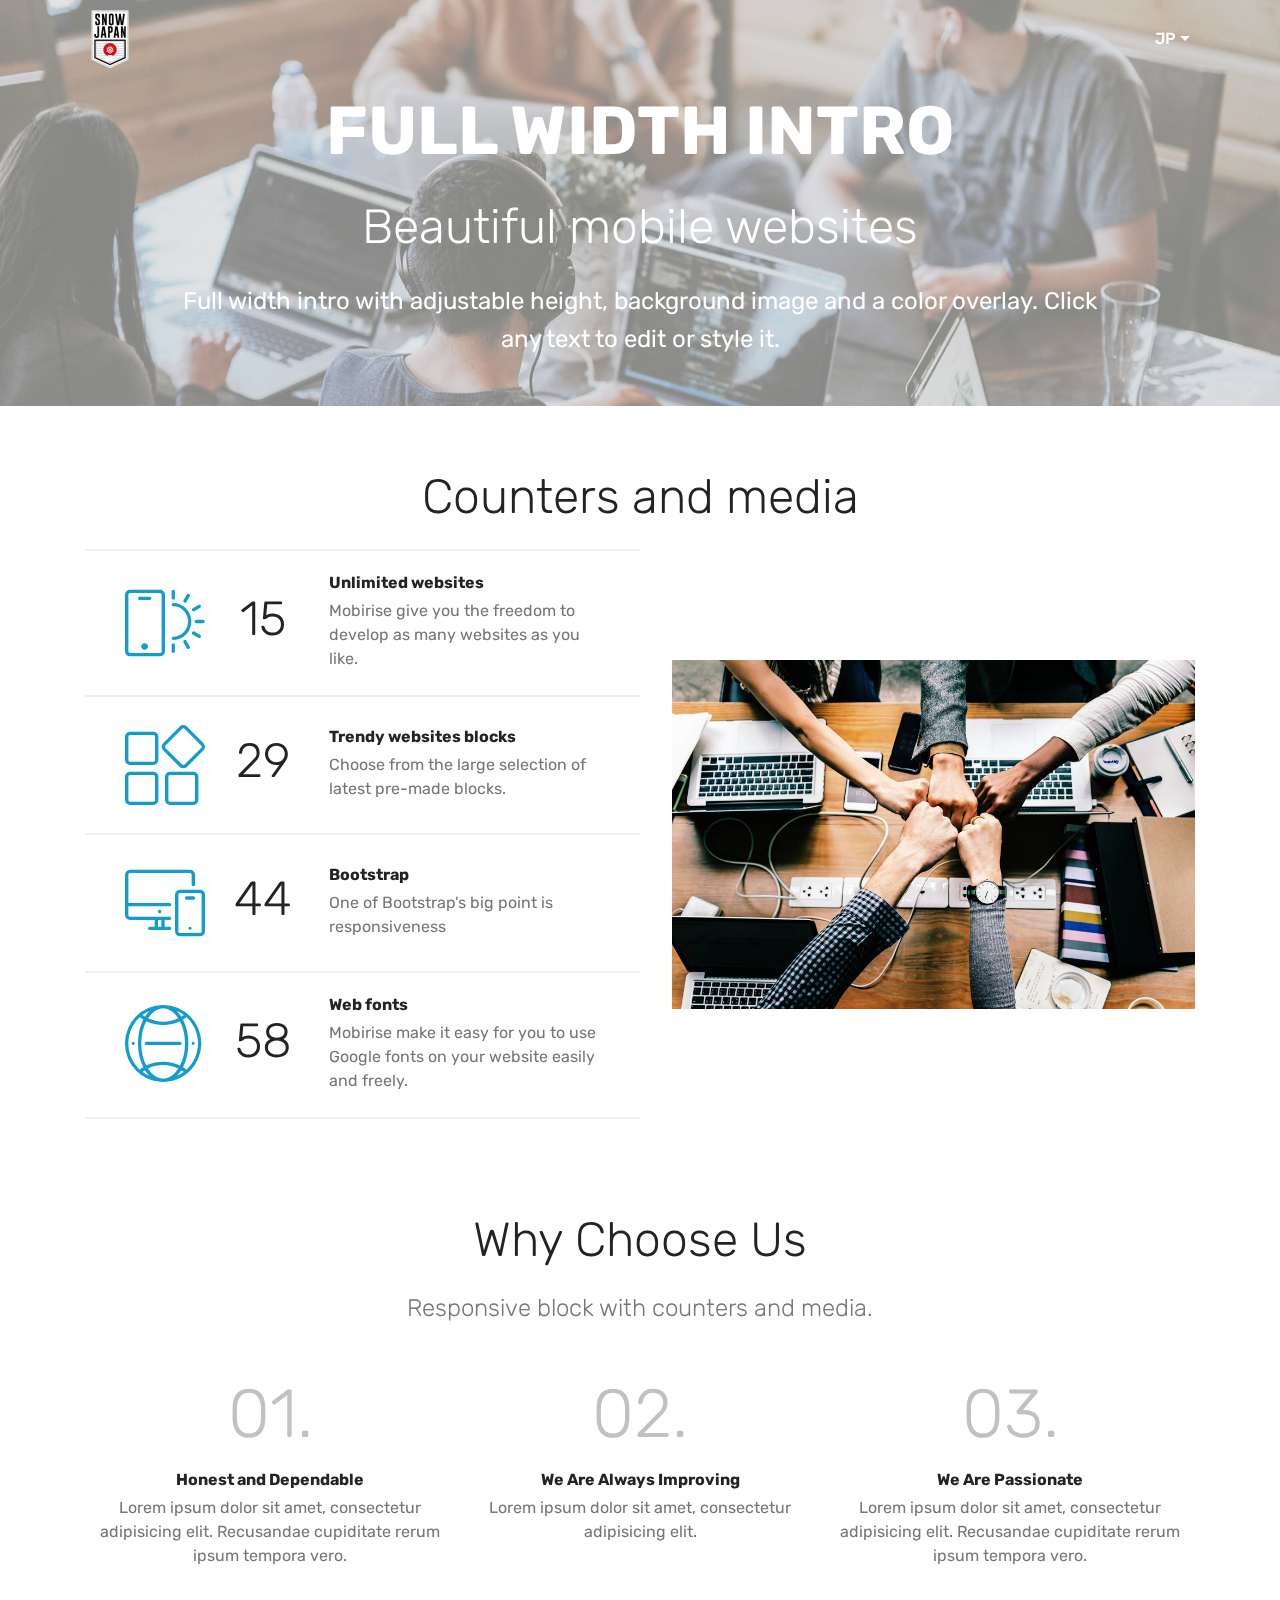
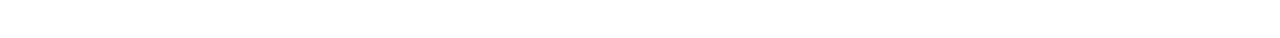
==== page1.html @ 6d528a13 "create github pages" ====
<!DOCTYPE html>
<html  >
<head>
  <!-- Site made with Mobirise Website Builder v4.12.3, https://mobirise.com -->
  <meta charset="UTF-8">
  <meta http-equiv="X-UA-Compatible" content="IE=edge">
  <meta name="generator" content="Mobirise v4.12.3, mobirise.com">
  <meta name="viewport" content="width=device-width, initial-scale=1, minimum-scale=1">
  <link rel="shortcut icon" href="assets/images/logo300-122x122.png" type="image/x-icon">
  <meta name="description" content="Web Site Generator Description">
  
  
  <title>Page 1</title>
  <link rel="stylesheet" href="assets/web/assets/mobirise-icons/mobirise-icons.css">
  <link rel="stylesheet" href="assets/bootstrap/css/bootstrap.min.css">
  <link rel="stylesheet" href="assets/bootstrap/css/bootstrap-grid.min.css">
  <link rel="stylesheet" href="assets/bootstrap/css/bootstrap-reboot.min.css">
  <link rel="stylesheet" href="assets/tether/tether.min.css">
  <link rel="stylesheet" href="assets/dropdown/css/style.css">
  <link rel="stylesheet" href="assets/theme/css/style.css">
  <link rel="preload" as="style" href="assets/mobirise/css/mbr-additional.css"><link rel="stylesheet" href="assets/mobirise/css/mbr-additional.css" type="text/css">
  
  
  
</head>
<body>
  <section class="menu cid-qTkzRZLJNu" once="menu" id="menu1-h">

    

    <nav class="navbar navbar-expand beta-menu navbar-dropdown align-items-center navbar-fixed-top navbar-toggleable-sm bg-color transparent">
        <button class="navbar-toggler navbar-toggler-right" type="button" data-toggle="collapse" data-target="#navbarSupportedContent" aria-controls="navbarSupportedContent" aria-expanded="false" aria-label="Toggle navigation">
            <div class="hamburger">
                <span></span>
                <span></span>
                <span></span>
                <span></span>
            </div>
        </button>
        <div class="menu-logo">
            <div class="navbar-brand">
                <span class="navbar-logo">
                    <a href="https://mljbando.github.io/saj/" target="_blank">
                         <img src="assets/images/logo300-122x122.png" alt="Mobirise" title="" style="height: 3.8rem;">
                    </a>
                </span>
                
            </div>
        </div>
        <div class="collapse navbar-collapse" id="navbarSupportedContent">
            <ul class="navbar-nav nav-dropdown nav-right" data-app-modern-menu="true"><li class="nav-item dropdown">
                    <a class="nav-link link text-white dropdown-toggle display-4" href="https://mljbando.github.io/saj/" data-toggle="dropdown-submenu" aria-expanded="false">
                        
                        JP</a><div class="dropdown-menu"><a class="text-white dropdown-item display-4" href="https://mljbando.github.io/saj/" target="_blank">EN<br></a><a class="text-white dropdown-item display-4" href="https://mljbando.github.io/saj/" aria-expanded="false" target="_blank">zh-CN</a><a class="text-white dropdown-item display-4" href="https://mljbando.github.io/saj/" aria-expanded="false" target="_blank">zh-TW</a><a class="text-white dropdown-item display-4" href="https://mljbando.github.io/saj/" aria-expanded="false" target="_blank">KO</a></div>
                </li></ul>
            
        </div>
    </nav>
</section>

<section class="engine"><a href="https://mobirise.info/w">free html5 templates</a></section><section class="header1 cid-rY6I6SH0Bd mbr-parallax-background" id="header1-j">

    

    <div class="mbr-overlay" style="opacity: 0.5; background-color: rgb(255, 255, 255);">
    </div>

    <div class="container">
        <div class="row justify-content-md-center">
            <div class="mbr-white col-md-10">
                <h1 class="mbr-section-title align-center mbr-bold pb-3 mbr-fonts-style display-1">
                    FULL WIDTH INTRO
                </h1>
                <h3 class="mbr-section-subtitle align-center mbr-light pb-3 mbr-fonts-style display-2">
                    Beautiful mobile websites
                </h3>
                <p class="mbr-text align-center pb-3 mbr-fonts-style display-5">
                    Full width intro with adjustable height, background image and a color overlay. Click any text to edit or style it.
                </p>
                
            </div>
        </div>
    </div>

</section>

<section class="counters3 counters cid-rY6IcVPUwc" id="counters3-k">

    

    

    <div class="container pt-4 mt-2">
        <h2 class="mbr-section-title pb-3 align-center mbr-fonts-style display-2">
                    Counters and media
        </h2>
        
        <div class="media-container-row">
            <div class="media-block m-auto" style="width: 50%;">
                <div class="mbr-figure">
                    <img src="assets/images/background6.jpg">
                </div>
            </div>
            <div class="cards-block">
                <div class="cards-container">
                    <div class="card px-3 align-left col-12">
                        <div class="panel-item p-4 d-flex align-items-center">
                            <div class="card-img pr-3 d-flex align-items-center align-left">
                                <span class="mbri-mobirise mbr-iconfont pr-2"></span>
                                <h3 class="count py-3 mbr-fonts-style display-2">
                                    100
                                </h3>
                            </div>
                            <div class="card-text">
                                <h4 class="mbr-content-title mbr-bold mbr-fonts-style display-7">
                                    Unlimited websites
                                </h4>
                                <p class="mbr-content-text mbr-fonts-style display-7">
                                    Mobirise give you the freedom to develop as many websites as you like.
                                </p>
                            </div>
                        </div>
                    </div>
                    <div class="card px-3 align-left col-12">
                        <div class="panel-item p-4 d-flex align-items-center">
                            <div class="card-img pr-3 d-flex align-items-center align-left">
                                <span class="mbri-extension mbr-iconfont pr-2"></span>
                                <h3 class="count py-3 mbr-fonts-style display-2">
                                    200
                                </h3>
                            </div>
                            <div class="card-text">
                                <h4 class="mbr-content-title mbr-bold mbr-fonts-style display-7">
                                    Trendy websites blocks
                                </h4>
                                <p class="mbr-content-text mbr-fonts-style display-7">
                                    Choose from the large selection of latest pre-made blocks.
                                </p>
                            </div>
                        </div>
                    </div>
                    <div class="card px-3 align-left col-12">
                        <div class="panel-item p-4 d-flex align-items-center">
                            <div class="card-img pr-3 d-flex align-items-center align-left">
                                <span class="mbri-responsive mbr-iconfont pr-2"></span>
                                <h3 class="count py-3 mbr-fonts-style display-2">
                                    300
                                </h3>
                            </div>
                            <div class="card-text">
                                <h4 class="mbr-content-title mbr-bold mbr-fonts-style display-7">
                                    Bootstrap
                                </h4>
                                <p class="mbr-content-text mbr-fonts-style display-7">
                                        One of Bootstrap's big point is responsiveness 
                                </p>
                            </div>
                        </div>
                    </div>
                    <div class="card px-3 align-left col-12">
                        <div class="panel-item p-4 d-flex align-items-center">
                            <div class="card-img pr-3 d-flex align-items-center align-left">
                                <span class="mbri-globe-2 mbr-iconfont pr-2"></span>
                                <h3 class="count py-3 mbr-fonts-style display-2">
                                    400
                                </h3>
                            </div>
                            <div class="card-texts">
                                <h4 class="mbr-content-title mbr-bold mbr-fonts-style display-7">
                                    Web fonts
                                </h4>
                                <p class="mbr-content-text mbr-fonts-style display-7">
                                        Mobirise make it easy for you to use Google fonts on your website easily and freely.
                                </p>
                            </div>
                        </div>
                    </div>
                </div>
            </div>
        </div>
    </div>
</section>

<section class="counters6 counters cid-rY6IeFrBn9" id="counters6-l">

    

    

    <div class="container pt-4 mt-2">
        <h2 class="mbr-section-title pb-3 align-center mbr-fonts-style display-2">Why Choose Us</h2>
        <h3 class="mbr-section-subtitle pb-5 align-center mbr-fonts-style display-5">
            Responsive block with counters and media. 
        </h3>
        <div>
                <div class="cards-container">
                    <div class="card col-12 col-md-6 col-lg-4 pb-md-4">
                        <div class="panel-item align-center">
                            <div class="card-img pb-3">
                                <h3 class="img-text mbr-fonts-style display-1">01.</h3>
                            </div>
                            <div class="card-text">
                                <h4 class="mbr-content-title mbr-bold mbr-fonts-style display-7">Honest and Dependable</h4>
                                <p class="mbr-content-text mbr-fonts-style display-7">
                                    Lorem ipsum dolor sit amet, consectetur adipisicing elit. Recusandae cupiditate rerum ipsum tempora vero.</p>
                            </div>
                        </div>
                    </div>
                    <div class="card col-12 col-md-6 col-lg-4 pb-md-4">
                        <div class="panel-item align-center">
                            <div class="card-img pb-3">
                                <h3 class="img-text mbr-fonts-style display-1">02.</h3>
                            </div>
                            <div class="card-text">
                                <h4 class="mbr-content-title mbr-bold mbr-fonts-style display-7">We Are Always Improving</h4>
                                <p class="mbr-content-text mbr-fonts-style display-7">
                                    Lorem ipsum dolor sit amet, consectetur adipisicing elit.
                                </p>
                            </div>
                        </div>
                    </div>
                    <div class="card col-12 col-md-6 col-lg-4 last-child">
                        <div class="panel-item align-center">
                            <div class="card-img pb-3">
                                <h3 class="img-text mbr-fonts-style display-1">03.</h3>
                            </div>
                            <div class="card-text">
                                <h4 class="mbr-content-title mbr-bold mbr-fonts-style display-7">We Are Passionate</h4>
                                <p class="mbr-content-text mbr-fonts-style display-7">
                                        Lorem ipsum dolor sit amet, consectetur adipisicing elit. Recusandae cupiditate rerum ipsum tempora vero.</p>
                            </div>
                        </div>
                    </div>
                    
                </div>
            </div>
    </div>
</section>


  <script src="assets/web/assets/jquery/jquery.min.js"></script>
  <script src="assets/popper/popper.min.js"></script>
  <script src="assets/bootstrap/js/bootstrap.min.js"></script>
  <script src="assets/tether/tether.min.js"></script>
  <script src="assets/dropdown/js/nav-dropdown.js"></script>
  <script src="assets/dropdown/js/navbar-dropdown.js"></script>
  <script src="assets/touchswipe/jquery.touch-swipe.min.js"></script>
  <script src="assets/parallax/jarallax.min.js"></script>
  <script src="assets/viewportchecker/jquery.viewportchecker.js"></script>
  <script src="assets/smoothscroll/smooth-scroll.js"></script>
  <script src="assets/theme/js/script.js"></script>
  
  
</body>
</html>
---- assets/web/assets/mobirise-icons/mobirise-icons.css ----
@font-face {
  font-family: 'MobiriseIcons';
  src:  url('mobirise-icons.eot?spat4u');
  src:  url('mobirise-icons.eot?spat4u#iefix') format('embedded-opentype'),
    url('mobirise-icons.ttf?spat4u') format('truetype'),
    url('mobirise-icons.woff?spat4u') format('woff'),
    url('mobirise-icons.svg?spat4u#MobiriseIcons') format('svg');
  font-weight: normal;
  font-style: normal;
  font-display: swap;
}

[class^="mbri-"], [class*=" mbri-"] {
  /* use !important to prevent issues with browser extensions that change fonts */
  font-family: MobiriseIcons !important;
  speak: none;
  font-style: normal;
  font-weight: normal;
  font-variant: normal;
  text-transform: none;
  line-height: 1;

  /* Better Font Rendering =========== */
  -webkit-font-smoothing: antialiased;
  -moz-osx-font-smoothing: grayscale;
}

.mbri-add-submenu:before {
  content: "\e900";
}
.mbri-alert:before {
  content: "\e901";
}
.mbri-align-center:before {
  content: "\e902";
}
.mbri-align-justify:before {
  content: "\e903";
}
.mbri-align-left:before {
  content: "\e904";
}
.mbri-align-right:before {
  content: "\e905";
}
.mbri-android:before {
  content: "\e906";
}
.mbri-apple:before {
  content: "\e907";
}
.mbri-arrow-down:before {
  content: "\e908";
}
.mbri-arrow-next:before {
  content: "\e909";
}
.mbri-arrow-prev:before {
  content: "\e90a";
}
.mbri-arrow-up:before {
  content: "\e90b";
}
.mbri-bold:before {
  content: "\e90c";
}
.mbri-bookmark:before {
  content: "\e90d";
}
.mbri-bootstrap:before {
  content: "\e90e";
}
.mbri-briefcase:before {
  content: "\e90f";
}
.mbri-browse:before {
  content: "\e910";
}
.mbri-bulleted-list:before {
  content: "\e911";
}
.mbri-calendar:before {
  content: "\e912";
}
.mbri-camera:before {
  content: "\e913";
}
.mbri-cart-add:before {
  content: "\e914";
}
.mbri-cart-full:before {
  content: "\e915";
}
.mbri-cash:before {
  content: "\e916";
}
.mbri-change-style:before {
  content: "\e917";
}
.mbri-chat:before {
  content: "\e918";
}
.mbri-clock:before {
  content: "\e919";
}
.mbri-close:before {
  content: "\e91a";
}
.mbri-cloud:before {
  content: "\e91b";
}
.mbri-code:before {
  content: "\e91c";
}
.mbri-contact-form:before {
  content: "\e91d";
}
.mbri-credit-card:before {
  content: "\e91e";
}
.mbri-cursor-click:before {
  content: "\e91f";
}
.mbri-cust-feedback:before {
  content: "\e920";
}
.mbri-database:before {
  content: "\e921";
}
.mbri-delivery:before {
  content: "\e922";
}
.mbri-desktop:before {
  content: "\e923";
}
.mbri-devices:before {
  content: "\e924";
}
.mbri-down:before {
  content: "\e925";
}
.mbri-download:before {
  content: "\e989";
}
.mbri-drag-n-drop:before {
  content: "\e927";
}
.mbri-drag-n-drop2:before {
  content: "\e928";
}
.mbri-edit:before {
  content: "\e929";
}
.mbri-edit2:before {
  content: "\e92a";
}
.mbri-error:before {
  content: "\e92b";
}
.mbri-extension:before {
  content: "\e92c";
}
.mbri-features:before {
  content: "\e92d";
}
.mbri-file:before {
  content: "\e92e";
}
.mbri-flag:before {
  content: "\e92f";
}
.mbri-folder:before {
  content: "\e930";
}
.mbri-gift:before {
  content: "\e931";
}
.mbri-github:before {
  content: "\e932";
}
.mbri-globe:before {
  content: "\e933";
}
.mbri-globe-2:before {
  content: "\e934";
}
.mbri-growing-chart:before {
  content: "\e935";
}
.mbri-hearth:before {
  content: "\e936";
}
.mbri-help:before {
  content: "\e937";
}
.mbri-home:before {
  content: "\e938";
}
.mbri-hot-cup:before {
  content: "\e939";
}
.mbri-idea:before {
  content: "\e93a";
}
.mbri-image-gallery:before {
  content: "\e93b";
}
.mbri-image-slider:before {
  content: "\e93c";
}
.mbri-info:before {
  content: "\e93d";
}
.mbri-italic:before {
  content: "\e93e";
}
.mbri-key:before {
  content: "\e93f";
}
.mbri-laptop:before {
  content: "\e940";
}
.mbri-layers:before {
  content: "\e941";
}
.mbri-left-right:before {
  content: "\e942";
}
.mbri-left:before {
  content: "\e943";
}
.mbri-letter:before {
  content: "\e944";
}
.mbri-like:before {
  content: "\e945";
}
.mbri-link:before {
  content: "\e946";
}
.mbri-lock:before {
  content: "\e947";
}
.mbri-login:before {
  content: "\e948";
}
.mbri-logout:before {
  content: "\e949";
}
.mbri-magic-stick:before {
  content: "\e94a";
}
.mbri-map-pin:before {
  content: "\e94b";
}
.mbri-menu:before {
  content: "\e94c";
}
.mbri-mobile:before {
  content: "\e94d";
}
.mbri-mobile2:before {
  content: "\e94e";
}
.mbri-mobirise:before {
  content: "\e94f";
}
.mbri-more-horizontal:before {
  content: "\e950";
}
.mbri-more-vertical:before {
  content: "\e951";
}
.mbri-music:before {
  content: "\e952";
}
.mbri-new-file:before {
  content: "\e953";
}
.mbri-numbered-list:before {
  content: "\e954";
}
.mbri-opened-folder:before {
  content: "\e955";
}
.mbri-pages:before {
  content: "\e956";
}
.mbri-paper-plane:before {
  content: "\e957";
}
.mbri-paperclip:before {
  content: "\e958";
}
.mbri-photo:before {
  content: "\e959";
}
.mbri-photos:before {
  content: "\e95a";
}
.mbri-pin:before {
  content: "\e95b";
}
.mbri-play:before {
  content: "\e95c";
}
.mbri-plus:before {
  content: "\e95d";
}
.mbri-preview:before {
  content: "\e95e";
}
.mbri-print:before {
  content: "\e95f";
}
.mbri-protect:before {
  content: "\e960";
}
.mbri-question:before {
  content: "\e961";
}
.mbri-quote-left:before {
  content: "\e962";
}
.mbri-quote-right:before {
  content: "\e963";
}
.mbri-refresh:before {
  content: "\e964";
}
.mbri-responsive:before {
  content: "\e965";
}
.mbri-right:before {
  content: "\e966";
}
.mbri-rocket:before {
  content: "\e967";
}
.mbri-sad-face:before {
  content: "\e968";
}
.mbri-sale:before {
  content: "\e969";
}
.mbri-save:before {
  content: "\e96a";
}
.mbri-search:before {
  content: "\e96b";
}
.mbri-setting:before {
  content: "\e96c";
}
.mbri-setting2:before {
  content: "\e96d";
}
.mbri-setting3:before {
  content: "\e96e";
}
.mbri-share:before {
  content: "\e96f";
}
.mbri-shopping-bag:before {
  content: "\e970";
}
.mbri-shopping-basket:before {
  content: "\e971";
}
.mbri-shopping-cart:before {
  content: "\e972";
}
.mbri-sites:before {
  content: "\e973";
}
.mbri-smile-face:before {
  content: "\e974";
}
.mbri-speed:before {
  content: "\e975";
}
.mbri-star:before {
  content: "\e976";
}
.mbri-success:before {
  content: "\e977";
}
.mbri-sun:before {
  content: "\e978";
}
.mbri-sun2:before {
  content: "\e979";
}
.mbri-tablet:before {
  content: "\e97a";
}
.mbri-tablet-vertical:before {
  content: "\e97b";
}
.mbri-target:before {
  content: "\e97c";
}
.mbri-timer:before {
  content: "\e97d";
}
.mbri-to-ftp:before {
  content: "\e97e";
}
.mbri-to-local-drive:before {
  content: "\e97f";
}
.mbri-touch-swipe:before {
  content: "\e980";
}
.mbri-touch:before {
  content: "\e981";
}
.mbri-trash:before {
  content: "\e982";
}
.mbri-underline:before {
  content: "\e983";
}
.mbri-unlink:before {
  content: "\e984";
}
.mbri-unlock:before {
  content: "\e985";
}
.mbri-up-down:before {
  content: "\e986";
}
.mbri-up:before {
  content: "\e987";
}
.mbri-update:before {
  content: "\e988";
}
.mbri-upload:before {
 content: "\e926"; 
}
.mbri-user:before {
  content: "\e98a";
}
.mbri-user2:before {
  content: "\e98b";
}
.mbri-users:before {
  content: "\e98c";
}
.mbri-video:before {
  content: "\e98d";
}
.mbri-video-play:before {
  content: "\e98e";
}
.mbri-watch:before {
  content: "\e98f";
}
.mbri-website-theme:before {
  content: "\e990";
}
.mbri-wifi:before {
  content: "\e991";
}
.mbri-windows:before {
  content: "\e992";
}
.mbri-zoom-out:before {
  content: "\e993";
}
.mbri-redo:before {
  content: "\e994";
}
.mbri-undo:before {
  content: "\e995";
}
---- assets/dropdown/css/style.css ----
.navbar-dropdown {
  left: 0;
  padding: 0;
  position: absolute;
  right: 0;
  top: 0;
  transition: all 0.45s ease;
  z-index: 1030;
  background: #282828; }
  .navbar-dropdown .navbar-logo {
    margin-right: 0.8rem;
    transition: margin 0.3s ease-in-out;
    vertical-align: middle; }
    .navbar-dropdown .navbar-logo img {
      height: 3.125rem;
      transition: all 0.3s ease-in-out; }
    .navbar-dropdown .navbar-logo.mbr-iconfont {
      font-size: 3.125rem;
      line-height: 3.125rem; }
  .navbar-dropdown .navbar-caption {
    font-weight: 700;
    white-space: normal;
    vertical-align: -4px;
    line-height: 3.125rem !important; }
    .navbar-dropdown .navbar-caption, .navbar-dropdown .navbar-caption:hover {
      color: inherit;
      text-decoration: none; }
  .navbar-dropdown .mbr-iconfont + .navbar-caption {
    vertical-align: -1px; }
  .navbar-dropdown.navbar-fixed-top {
    position: fixed; }
  .navbar-dropdown .navbar-brand span {
    vertical-align: -4px; }
  .navbar-dropdown.bg-color.transparent {
    background: none; }
  .navbar-dropdown.navbar-short .navbar-brand {
    padding: 0.625rem 0; }
    .navbar-dropdown.navbar-short .navbar-brand span {
      vertical-align: -1px; }
  .navbar-dropdown.navbar-short .navbar-caption {
    line-height: 2.375rem !important;
    vertical-align: -2px; }
  .navbar-dropdown.navbar-short .navbar-logo {
    margin-right: 0.5rem; }
    .navbar-dropdown.navbar-short .navbar-logo img {
      height: 2.375rem; }
    .navbar-dropdown.navbar-short .navbar-logo.mbr-iconfont {
      font-size: 2.375rem;
      line-height: 2.375rem; }
  .navbar-dropdown.navbar-short .mbr-table-cell {
    height: 3.625rem; }
  .navbar-dropdown .navbar-close {
    left: 0.6875rem;
    position: fixed;
    top: 0.75rem;
    z-index: 1000; }
  .navbar-dropdown .hamburger-icon {
    content: "";
    display: inline-block;
    vertical-align: middle;
    width: 16px;
    -webkit-box-shadow: 0 -6px 0 1px #282828,0 0 0 1px #282828,0 6px 0 1px #282828;
    -moz-box-shadow: 0 -6px 0 1px #282828,0 0 0 1px #282828,0 6px 0 1px #282828;
    box-shadow: 0 -6px 0 1px #282828,0 0 0 1px #282828,0 6px 0 1px #282828; }

.dropdown-menu .dropdown-toggle[data-toggle="dropdown-submenu"]::after {
  border-bottom: 0.35em solid transparent;
  border-left: 0.35em solid;
  border-right: 0;
  border-top: 0.35em solid transparent;
  margin-left: 0.3rem; }

.dropdown-menu .dropdown-item:focus {
  outline: 0; }

.nav-dropdown {
  font-size: 0.75rem;
  font-weight: 500;
  height: auto !important; }
  .nav-dropdown .nav-btn {
    padding-left: 1rem; }
  .nav-dropdown .link {
    margin: .667em 1.667em;
    font-weight: 500;
    padding: 0;
    transition: color .2s ease-in-out; }
    .nav-dropdown .link.dropdown-toggle {
      margin-right: 2.583em; }
      .nav-dropdown .link.dropdown-toggle::after {
        margin-left: .25rem;
        border-top: 0.35em solid;
        border-right: 0.35em solid transparent;
        border-left: 0.35em solid transparent;
        border-bottom: 0; }
      .nav-dropdown .link.dropdown-toggle[aria-expanded="true"] {
        margin: 0;
        padding: 0.667em 3.263em  0.667em 1.667em; }
  .nav-dropdown .link::after,
  .nav-dropdown .dropdown-item::after {
    color: inherit; }
  .nav-dropdown .btn {
    font-size: 0.75rem;
    font-weight: 700;
    letter-spacing: 0;
    margin-bottom: 0;
    padding-left: 1.25rem;
    padding-right: 1.25rem; }
  .nav-dropdown .dropdown-menu {
    border-radius: 0;
    border: 0;
    left: 0;
    margin: 0;
    padding-bottom: 1.25rem;
    padding-top: 1.25rem;
    position: relative; }
  .nav-dropdown .dropdown-submenu {
    margin-left: 0.125rem;
    top: 0; }
  .nav-dropdown .dropdown-item {
    font-weight: 500;
    line-height: 2;
    padding: 0.3846em 4.615em 0.3846em 1.5385em;
    position: relative;
    transition: color .2s ease-in-out, background-color .2s ease-in-out; }
    .nav-dropdown .dropdown-item::after {
      margin-top: -0.3077em;
      position: absolute;
      right: 1.1538em;
      top: 50%; }
    .nav-dropdown .dropdown-item:focus, .nav-dropdown .dropdown-item:hover {
      background: none; }

@media (max-width: 767px) {
  .nav-dropdown.navbar-toggleable-sm {
    bottom: 0;
    display: none;
    left: 0;
    overflow-x: hidden;
    position: fixed;
    top: 0;
    transform: translateX(-100%);
    -ms-transform: translateX(-100%);
    -webkit-transform: translateX(-100%);
    width: 18.75rem;
    z-index: 999; } }
.nav-dropdown.navbar-toggleable-xl {
  bottom: 0;
  display: none;
  left: 0;
  overflow-x: hidden;
  position: fixed;
  top: 0;
  transform: translateX(-100%);
  -ms-transform: translateX(-100%);
  -webkit-transform: translateX(-100%);
  width: 18.75rem;
  z-index: 999; }

.nav-dropdown-sm {
  display: block !important;
  overflow-x: hidden;
  overflow: auto;
  padding-top: 3.875rem; }
  .nav-dropdown-sm::after {
    content: "";
    display: block;
    height: 3rem;
    width: 100%; }
  .nav-dropdown-sm.collapse.in ~ .navbar-close {
    display: block !important; }
  .nav-dropdown-sm.collapsing, .nav-dropdown-sm.collapse.in {
    transform: translateX(0);
    -ms-transform: translateX(0);
    -webkit-transform: translateX(0);
    transition: all 0.25s ease-out;
    -webkit-transition: all 0.25s ease-out;
    background: #282828; }
  .nav-dropdown-sm.collapsing[aria-expanded="false"] {
    transform: translateX(-100%);
    -ms-transform: translateX(-100%);
    -webkit-transform: translateX(-100%); }
  .nav-dropdown-sm .nav-item {
    display: block;
    margin-left: 0 !important;
    padding-left: 0; }
  .nav-dropdown-sm .link,
  .nav-dropdown-sm .dropdown-item {
    border-top: 1px dotted rgba(255, 255, 255, 0.1);
    font-size: 0.8125rem;
    line-height: 1.6;
    margin: 0 !important;
    padding: 0.875rem 2.4rem 0.875rem 1.5625rem !important;
    position: relative;
    white-space: normal; }
    .nav-dropdown-sm .link:focus, .nav-dropdown-sm .link:hover,
    .nav-dropdown-sm .dropdown-item:focus,
    .nav-dropdown-sm .dropdown-item:hover {
      background: rgba(0, 0, 0, 0.2) !important;
      color: #c0a375; }
  .nav-dropdown-sm .nav-btn {
    position: relative;
    padding: 1.5625rem 1.5625rem 0 1.5625rem; }
    .nav-dropdown-sm .nav-btn::before {
      border-top: 1px dotted rgba(255, 255, 255, 0.1);
      content: "";
      left: 0;
      position: absolute;
      top: 0;
      width: 100%; }
    .nav-dropdown-sm .nav-btn + .nav-btn {
      padding-top: 0.625rem; }
      .nav-dropdown-sm .nav-btn + .nav-btn::before {
        display: none; }
  .nav-dropdown-sm .btn {
    padding: 0.625rem 0; }
  .nav-dropdown-sm .dropdown-toggle[data-toggle="dropdown-submenu"]::after {
    margin-left: .25rem;
    border-top: 0.35em solid;
    border-right: 0.35em solid transparent;
    border-left: 0.35em solid transparent;
    border-bottom: 0; }
  .nav-dropdown-sm .dropdown-toggle[data-toggle="dropdown-submenu"][aria-expanded="true"]::after {
    border-top: 0;
    border-right: 0.35em solid transparent;
    border-left: 0.35em solid transparent;
    border-bottom: 0.35em solid; }
  .nav-dropdown-sm .dropdown-menu {
    margin: 0;
    padding: 0;
    position: relative;
    top: 0;
    left: 0;
    width: 100%;
    border: 0;
    float: none;
    border-radius: 0;
    background: none; }
  .nav-dropdown-sm .dropdown-submenu {
    left: 100%;
    margin-left: 0.125rem;
    margin-top: -1.25rem;
    top: 0; }

.navbar-toggleable-sm .nav-dropdown .dropdown-menu {
  position: absolute; }

.navbar-toggleable-sm .nav-dropdown .dropdown-submenu {
  left: 100%;
  margin-left: 0.125rem;
  margin-top: -1.25rem;
  top: 0; }

.navbar-toggleable-sm.opened .nav-dropdown .dropdown-menu {
  position: relative; }

.navbar-toggleable-sm.opened .nav-dropdown .dropdown-submenu {
  left: 0;
  margin-left: 00rem;
  margin-top: 0rem;
  top: 0; }

.is-builder .nav-dropdown.collapsing {
  transition: none !important; }

/*# sourceMappingURL=style.css.map */
---- assets/theme/css/style.css ----
@charset "UTF-8";
/*!
 * Mobirise v4 theme (https://mobirise.com/)
 * Copyright 2017 Mobirise
 */
section {
  background-color: #eeeeee;
}

body {
  font-style: normal;
  line-height: 1.5;
}

section,
.container,
.container-fluid {
  position: relative;
  word-wrap: break-word;
}

a.mbr-iconfont:hover {
  text-decoration: none;
}

.article .lead p,
.article .lead ul,
.article .lead ol,
.article .lead pre,
.article .lead blockquote {
  margin-bottom: 0;
}

ul,
ol,
pre,
blockquote {
  margin-bottom: 2.3125rem;
}

pre {
  background: #f4f4f4;
  padding: 10px 24px;
  white-space: pre-wrap;
}

.inactive {
  -webkit-user-select: none;
  -moz-user-select: none;
  -ms-user-select: none;
  user-select: none;
  pointer-events: none;
  -webkit-user-drag: none;
  user-drag: none;
}

.mbr-section__comments .row {
  justify-content: center;
  -webkit-justify-content: center;
}

a {
  font-style: normal;
  font-weight: 400;
  cursor: pointer;
}
a, a:hover {
  text-decoration: none;
}

figure {
  margin-bottom: 0;
}

body {
  color: #232323;
}

h1,
h2,
h3,
h4,
h5,
h6,
.h1,
.h2,
.h3,
.h4,
.h5,
.h6,
.display-1,
.display-2,
.display-3,
.display-4 {
  line-height: 1;
  word-break: break-word;
  word-wrap: break-word;
}

.mbr-section-title {
  font-style: normal;
  line-height: 1.2;
}

.mbr-section-subtitle {
  line-height: 1.3;
}

.mbr-text {
  font-style: normal;
  line-height: 1.6;
}

b,
strong {
  font-weight: bold;
}

blockquote {
  padding: 10px 0 10px 20px;
  position: relative;
  border-left: 2px solid;
  border-color: #ff3366;
}

input:-webkit-autofill, input:-webkit-autofill:hover, input:-webkit-autofill:focus, input:-webkit-autofill:active {
  transition-delay: 9999s;
  transition-property: background-color, color;
}

textarea[type=hidden] {
  display: none;
}

body {
  position: relative;
}

section {
  background-position: 50% 50%;
  background-repeat: no-repeat;
  background-size: cover;
}
section .mbr-background-video,
section .mbr-background-video-preview {
  position: absolute;
  bottom: 0;
  left: 0;
  right: 0;
  top: 0;
}

.hidden {
  visibility: hidden;
}

.mbr-z-index20 {
  z-index: 20;
}

/*! Base colors */
.mbr-white {
  color: #ffffff;
}

.mbr-black {
  color: #000000;
}

.mbr-bg-white {
  background-color: #ffffff;
}

.mbr-bg-black {
  background-color: #000000;
}

/*! Text-aligns */
.align-left {
  text-align: left;
}

.align-center {
  text-align: center;
}

.align-right {
  text-align: right;
}

@media (max-width: 767px) {
  .align-left,
.align-center,
.align-right,
.mbr-section-btn,
.mbr-section-title {
    text-align: center;
  }
}
/*! Font-weight  */
.mbr-light {
  font-weight: 300;
}

.mbr-regular {
  font-weight: 400;
}

.mbr-semibold {
  font-weight: 500;
}

.mbr-bold {
  font-weight: 700;
}

/*! Media  */
.media-size-item {
  -webkit-flex: 1 1 auto;
  -moz-flex: 1 1 auto;
  -ms-flex: 1 1 auto;
  -o-flex: 1 1 auto;
  flex: 1 1 auto;
}

.media-content {
  -webkit-flex-basis: 100%;
  flex-basis: 100%;
}

.media-container-row {
  display: -ms-flexbox;
  display: -webkit-flex;
  display: flex;
  -webkit-flex-direction: row;
  -ms-flex-direction: row;
  flex-direction: row;
  -webkit-flex-wrap: wrap;
  -ms-flex-wrap: wrap;
  flex-wrap: wrap;
  -webkit-justify-content: center;
  -ms-flex-pack: center;
  justify-content: center;
  -webkit-align-content: center;
  -ms-flex-line-pack: center;
  align-content: center;
  -webkit-align-items: start;
  -ms-flex-align: start;
  align-items: start;
}
.media-container-row .media-size-item {
  width: 400px;
}

.media-container-column {
  display: -ms-flexbox;
  display: -webkit-flex;
  display: flex;
  -webkit-flex-direction: column;
  -ms-flex-direction: column;
  flex-direction: column;
  -webkit-flex-wrap: wrap;
  -ms-flex-wrap: wrap;
  flex-wrap: wrap;
  -webkit-justify-content: center;
  -ms-flex-pack: center;
  justify-content: center;
  -webkit-align-content: center;
  -ms-flex-line-pack: center;
  align-content: center;
  -webkit-align-items: stretch;
  -ms-flex-align: stretch;
  align-items: stretch;
}
.media-container-column > * {
  width: 100%;
}

@media (min-width: 992px) {
  .media-container-row {
    -webkit-flex-wrap: nowrap;
    -ms-flex-wrap: nowrap;
    flex-wrap: nowrap;
  }
}
figure {
  overflow: hidden;
}

figure[mbr-media-size] {
  transition: width 0.1s;
}

.mbr-figure img,
.mbr-figure iframe {
  display: block;
  width: 100%;
}

.card {
  background-color: transparent;
  border: none;
}

.card-box {
  width: 100%;
}

.card-img {
  text-align: center;
  flex-shrink: 0;
  -webkit-flex-shrink: 0;
}

.media {
  max-width: 100%;
  margin: 0 auto;
}

.mbr-figure {
  -ms-flex-item-align: center;
  -ms-grid-row-align: center;
  -webkit-align-self: center;
  align-self: center;
}

.media-container > div {
  max-width: 100%;
}

.mbr-figure img,
.card-img img {
  width: 100%;
}

@media (max-width: 991px) {
  .media-size-item {
    width: auto !important;
  }

  .media {
    width: auto;
  }

  .mbr-figure {
    width: 100% !important;
  }
}
/*! Buttons */
.btn {
  font-weight: 500;
  border-width: 2px;
  font-style: normal;
  letter-spacing: 1px;
  margin: 0.4rem 0.8rem;
  white-space: normal;
  -webkit-transition: all 0.3s ease-in-out;
  -moz-transition: all 0.3s ease-in-out;
  transition: all 0.3s ease-in-out;
  display: inline-flex;
  align-items: center;
  justify-content: center;
  word-break: break-word;
  -webkit-align-items: center;
  -webkit-justify-content: center;
  display: -webkit-inline-flex;
}

.btn-sm {
  font-weight: 500;
  letter-spacing: 1px;
  -webkit-transition: all 0.3s ease-in-out;
  -moz-transition: all 0.3s ease-in-out;
  transition: all 0.3s ease-in-out;
}

.btn-md {
  font-weight: 500;
  letter-spacing: 1px;
  margin: 0.4rem 0.8rem !important;
  -webkit-transition: all 0.3s ease-in-out;
  -moz-transition: all 0.3s ease-in-out;
  transition: all 0.3s ease-in-out;
}

.btn-lg {
  font-weight: 500;
  letter-spacing: 1px;
  margin: 0.4rem 0.8rem !important;
  -webkit-transition: all 0.3s ease-in-out;
  -moz-transition: all 0.3s ease-in-out;
  transition: all 0.3s ease-in-out;
}

.mbr-section-btn {
  margin-left: -0.25rem;
  margin-right: -0.25rem;
  font-size: 0;
}

nav .mbr-section-btn {
  margin-left: 0rem;
  margin-right: 0rem;
}

.btn-form {
  border-radius: 0;
}
.btn-form:hover {
  cursor: pointer;
}

/*! Btn icon margin */
.btn .mbr-iconfont,
.btn.btn-sm .mbr-iconfont {
  cursor: pointer;
  margin-right: 0.5rem;
}

.btn.btn-md .mbr-iconfont,
.btn.btn-md .mbr-iconfont {
  margin-right: 0.8rem;
}

.mbr-regular {
  font-weight: 400;
}

.mbr-semibold {
  font-weight: 500;
}

.mbr-bold {
  font-weight: 700;
}

[type=submit] {
  -webkit-appearance: none;
}

/*! Full-screen */
.mbr-fullscreen .mbr-overlay {
  min-height: 100vh;
}

.mbr-fullscreen {
  display: flex;
  display: -webkit-flex;
  display: -moz-flex;
  display: -ms-flex;
  display: -o-flex;
  align-items: center;
  -webkit-align-items: center;
  min-height: 100vh;
  padding-top: 3rem;
  padding-bottom: 3rem;
}

/*! Map */
.map {
  height: 25rem;
  position: relative;
}
.map iframe {
  width: 100%;
  height: 100%;
}

.mbr-overlay {
  background-color: #000;
  bottom: 0;
  left: 0;
  opacity: 0.5;
  position: absolute;
  right: 0;
  top: 0;
  z-index: 0;
  pointer-events: none;
}

/* Form */
blockquote {
  font-style: italic;
  padding: 10px 0 10px 20px;
  font-size: 1.09rem;
  position: relative;
  border-width: 3px;
}

.form-control {
  background-color: #f5f5f5;
  box-shadow: none;
  color: #565656;
  line-height: 1.43;
  min-height: 3.5em;
  padding: 1.07em 0.5em;
}
.form-control, .form-control:focus {
  border: 1px solid #e8e8e8;
}
.form-active .form-control:invalid {
  border-color: red;
}

.form-control-label {
  position: relative;
  cursor: pointer;
  margin-bottom: 0.357em;
  padding: 0;
}

.alert {
  color: #ffffff;
  border-radius: 0;
  border: 0;
  font-size: 0.875rem;
  line-height: 1.5;
  margin-bottom: 1.875rem;
  padding: 1.25rem;
  position: relative;
}
.alert.alert-form::after {
  background-color: inherit;
  bottom: -7px;
  content: "";
  display: block;
  height: 14px;
  left: 50%;
  margin-left: -7px;
  position: absolute;
  transform: rotate(45deg);
  width: 14px;
  -webkit-transform: rotate(45deg);
}

.form-asterisk {
  font-family: initial;
  position: absolute;
  top: -2px;
  font-weight: normal;
}

/*! Scroll to top arrow */
#scrollToTop a i:before {
  content: "";
  position: absolute;
  height: 40%;
  top: 25%;
  background: #fff;
  width: 2px;
  left: calc(50% - 1px);
}
#scrollToTop a i:after {
  content: "";
  position: absolute;
  display: block;
  border-top: 2px solid #fff;
  border-right: 2px solid #fff;
  width: 40%;
  height: 40%;
  left: 30%;
  bottom: 30%;
  transform: rotate(135deg);
  -webkit-transform: rotate(135deg);
}

.mbr-arrow-up {
  bottom: 25px;
  right: 90px;
  position: fixed;
  text-align: right;
  z-index: 5000;
  color: #ffffff;
  font-size: 32px;
  transform: rotate(180deg);
  -webkit-transform: rotate(180deg);
}

.mbr-arrow-up a {
  background: rgba(0, 0, 0, 0.2);
  border-radius: 3px;
  color: #fff;
  display: inline-block;
  height: 60px;
  width: 60px;
  outline-style: none !important;
  position: relative;
  text-decoration: none;
  transition: all 0.3s ease-in-out;
  cursor: pointer;
  text-align: center;
}
.mbr-arrow-up a:hover {
  background-color: rgba(0, 0, 0, 0.4);
}
.mbr-arrow-up a i {
  line-height: 60px;
}

.mbr-arrow-up-icon {
  display: block;
  color: #fff;
}

.mbr-arrow-up-icon::before {
  content: "›";
  display: inline-block;
  font-family: serif;
  font-size: 32px;
  line-height: 1;
  font-style: normal;
  position: relative;
  top: 6px;
  left: -4px;
  -webkit-transform: rotate(-90deg);
  transform: rotate(-90deg);
}

/*! Arrow Down */
.mbr-arrow {
  position: absolute;
  bottom: 45px;
  left: 50%;
  width: 60px;
  height: 60px;
  cursor: pointer;
  background-color: rgba(80, 80, 80, 0.5);
  border-radius: 50%;
  -webkit-transform: translateX(-50%);
  transform: translateX(-50%);
}
.mbr-arrow > a {
  display: inline-block;
  text-decoration: none;
  outline-style: none;
  -webkit-animation: arrowdown 1.7s ease-in-out infinite;
  animation: arrowdown 1.7s ease-in-out infinite;
}
.mbr-arrow > a > i {
  position: absolute;
  top: -2px;
  left: 15px;
  font-size: 2rem;
}

@keyframes arrowdown {
  0% {
    transform: translateY(0px);
    -webkit-transform: translateY(0px);
  }
  50% {
    transform: translateY(-5px);
    -webkit-transform: translateY(-5px);
  }
  100% {
    transform: translateY(0px);
    -webkit-transform: translateY(0px);
  }
}
@-webkit-keyframes arrowdown {
  0% {
    transform: translateY(0px);
    -webkit-transform: translateY(0px);
  }
  50% {
    transform: translateY(-5px);
    -webkit-transform: translateY(-5px);
  }
  100% {
    transform: translateY(0px);
    -webkit-transform: translateY(0px);
  }
}
@media (max-width: 500px) {
  .mbr-arrow-up {
    left: 50%;
    right: auto;
    transform: translateX(-50%) rotate(180deg);
    -webkit-transform: translateX(-50%) rotate(180deg);
  }
}
/*Gradients animation*/
@keyframes gradient-animation {
  from {
    background-position: 0% 100%;
    animation-timing-function: ease-in-out;
  }
  to {
    background-position: 100% 0%;
    animation-timing-function: ease-in-out;
  }
}
@-webkit-keyframes gradient-animation {
  from {
    background-position: 0% 100%;
    animation-timing-function: ease-in-out;
  }
  to {
    background-position: 100% 0%;
    animation-timing-function: ease-in-out;
  }
}
.bg-gradient {
  background-size: 200% 200%;
  animation: gradient-animation 5s infinite alternate;
  -webkit-animation: gradient-animation 5s infinite alternate;
}

.menu .navbar-brand {
  display: -webkit-flex;
}
.menu .navbar-brand span {
  display: flex;
  display: -webkit-flex;
}
.menu .navbar-brand .navbar-caption-wrap {
  display: -webkit-flex;
}
.menu .navbar-brand .navbar-logo img {
  display: -webkit-flex;
}
@media (min-width: 768px) and (max-width: 1023px) {
  .menu .navbar-toggleable-sm .navbar-nav {
    display: -webkit-box;
    display: -webkit-flex;
    display: -ms-flexbox;
  }
}
@media (max-width: 1023px) {
  .menu .navbar-collapse {
    max-height: 93.5vh;
  }
  .menu .navbar-collapse.show {
    overflow: auto;
  }
}
@media (min-width: 1024px) {
  .menu .navbar-nav.nav-dropdown {
    display: -webkit-flex;
  }
  .menu .navbar-toggleable-sm .navbar-collapse {
    display: -webkit-flex !important;
  }
  .menu .collapsed .navbar-collapse {
    max-height: 93.5vh;
  }
  .menu .collapsed .navbar-collapse.show {
    overflow: auto;
  }
}
@media (max-width: 767px) {
  .menu .navbar-collapse {
    max-height: 80vh;
  }
}

/* Others*/
.note-check a[data-value=Rubik] {
  font-style: normal;
}

.mbr-arrow a {
  color: #ffffff;
}

@media (max-width: 767px) {
  .mbr-arrow {
    display: none;
  }
}
.navbar {
  display: -webkit-flex;
  -webkit-flex-wrap: wrap;
  -webkit-align-items: center;
  -webkit-justify-content: space-between;
}

.navbar-collapse {
  -webkit-flex-basis: 100%;
  -webkit-flex-grow: 1;
  -webkit-align-items: center;
}

.nav-dropdown .link {
  padding: 0.667em 1.667em !important;
  margin: 0 !important;
}

.nav {
  display: -webkit-flex;
  -webkit-flex-wrap: wrap;
}

.row {
  display: -webkit-flex;
  -webkit-flex-wrap: wrap;
}

.justify-content-center {
  -webkit-justify-content: center;
}

.form-inline {
  display: -webkit-flex;
  -webkit-flex-flow: row wrap;
  -webkit-align-items: center;
}

.card-wrapper {
  -webkit-flex: 1;
}

.carousel-control {
  z-index: 10;
  display: -webkit-flex;
  -webkit-align-items: center;
  -webkit-justify-content: center;
}

.carousel-controls {
  display: -webkit-flex;
}

.media {
  display: -webkit-flex;
}

.form-group:focus {
  outline: none;
}

.jq-selectbox__select {
  padding: 1.07em 0.5em;
  position: absolute;
  top: 0;
  left: 0;
  width: 100%;
}

.jq-selectbox__dropdown {
  position: absolute;
  top: 100%;
  left: 0 !important;
  width: 100% !important;
}

.jq-selectbox__trigger-arrow {
  transform: translateY(-50%);
}

.jq-selectbox li {
  padding: 1.07em 0.5em;
}

input[type=range] {
  padding-left: 0 !important;
  padding-right: 0 !important;
}

.modal-dialog,
.modal-content {
  height: 100%;
}

.modal-dialog .carousel-inner {
  height: calc(100vh - 1.75rem);
}
@media (max-width: 575px) {
  .modal-dialog .carousel-inner {
    height: calc(100vh - 1rem);
  }
}

.carousel-item {
  text-align: center;
}

.carousel-item img {
  margin: auto;
}

.navbar-toggler {
  -webkit-align-self: flex-start;
  -ms-flex-item-align: start;
  align-self: flex-start;
  padding: 0.25rem 0.75rem;
  font-size: 1.25rem;
  line-height: 1;
  background: transparent;
  border: 1px solid transparent;
  -webkit-border-radius: 0.25rem;
  border-radius: 0.25rem;
}

.navbar-toggler:focus,
.navbar-toggler:hover {
  text-decoration: none;
}

.navbar-toggler-icon {
  display: inline-block;
  width: 1.5em;
  height: 1.5em;
  vertical-align: middle;
  content: "";
  background: no-repeat center center;
  -webkit-background-size: 100% 100%;
  -o-background-size: 100% 100%;
  background-size: 100% 100%;
}

.navbar-toggler-left {
  position: absolute;
  left: 1rem;
}

.navbar-toggler-right {
  position: absolute;
  right: 1rem;
}

@media (max-width: 575px) {
  .navbar-toggleable .navbar-nav .dropdown-menu {
    position: static;
    float: none;
  }

  .navbar-toggleable > .container {
    padding-right: 0;
    padding-left: 0;
  }
}
@media (min-width: 576px) {
  .navbar-toggleable {
    -webkit-box-orient: horizontal;
    -webkit-box-direction: normal;
    -webkit-flex-direction: row;
    -ms-flex-direction: row;
    flex-direction: row;
    -webkit-flex-wrap: nowrap;
    -ms-flex-wrap: nowrap;
    flex-wrap: nowrap;
    -webkit-box-align: center;
    -webkit-align-items: center;
    -ms-flex-align: center;
    align-items: center;
  }

  .navbar-toggleable .navbar-nav {
    -webkit-box-orient: horizontal;
    -webkit-box-direction: normal;
    -webkit-flex-direction: row;
    -ms-flex-direction: row;
    flex-direction: row;
  }

  .navbar-toggleable .navbar-nav .nav-link {
    padding-right: 0.5rem;
    padding-left: 0.5rem;
  }

  .navbar-toggleable > .container {
    display: -webkit-box;
    display: -webkit-flex;
    display: -ms-flexbox;
    display: flex;
    -webkit-flex-wrap: nowrap;
    -ms-flex-wrap: nowrap;
    flex-wrap: nowrap;
    -webkit-box-align: center;
    -webkit-align-items: center;
    -ms-flex-align: center;
    align-items: center;
  }

  .navbar-toggleable .navbar-collapse {
    display: -webkit-box !important;
    display: -webkit-flex !important;
    display: -ms-flexbox !important;
    display: flex !important;
    width: 100%;
  }

  .navbar-toggleable .navbar-toggler {
    display: none;
  }
}
@media (max-width: 767px) {
  .navbar-toggleable-sm .navbar-nav .dropdown-menu {
    position: static;
    float: none;
  }

  .navbar-toggleable-sm > .container {
    padding-right: 0;
    padding-left: 0;
  }
}
@media (min-width: 768px) {
  .navbar-toggleable-sm {
    -webkit-box-orient: horizontal;
    -webkit-box-direction: normal;
    -webkit-flex-direction: row;
    -ms-flex-direction: row;
    flex-direction: row;
    -webkit-flex-wrap: nowrap;
    -ms-flex-wrap: nowrap;
    flex-wrap: nowrap;
    -webkit-box-align: center;
    -webkit-align-items: center;
    -ms-flex-align: center;
    align-items: center;
  }

  .navbar-toggleable-sm .navbar-nav {
    -webkit-box-orient: horizontal;
    -webkit-box-direction: normal;
    -webkit-flex-direction: row;
    -ms-flex-direction: row;
    flex-direction: row;
  }

  .navbar-toggleable-sm .navbar-nav .nav-link {
    padding-right: 0.5rem;
    padding-left: 0.5rem;
  }

  .navbar-toggleable-sm > .container {
    display: -webkit-box;
    display: -webkit-flex;
    display: -ms-flexbox;
    display: flex;
    -webkit-flex-wrap: nowrap;
    -ms-flex-wrap: nowrap;
    flex-wrap: nowrap;
    -webkit-box-align: center;
    -webkit-align-items: center;
    -ms-flex-align: center;
    align-items: center;
  }

  .navbar-toggleable-sm .navbar-collapse {
    display: none;
    width: 100%;
  }

  .navbar-toggleable-sm .navbar-toggler {
    display: none;
  }
}
@media (max-width: 1023px) {
  .navbar-toggleable-md .navbar-nav .dropdown-menu {
    position: static;
    float: none;
  }

  .navbar-toggleable-md > .container {
    padding-right: 0;
    padding-left: 0;
  }
}
@media (min-width: 1024px) {
  .navbar-toggleable-md {
    -webkit-box-orient: horizontal;
    -webkit-box-direction: normal;
    -webkit-flex-direction: row;
    -ms-flex-direction: row;
    flex-direction: row;
    -webkit-flex-wrap: nowrap;
    -ms-flex-wrap: nowrap;
    flex-wrap: nowrap;
    -webkit-box-align: center;
    -webkit-align-items: center;
    -ms-flex-align: center;
    align-items: center;
  }

  .navbar-toggleable-md .navbar-nav {
    -webkit-box-orient: horizontal;
    -webkit-box-direction: normal;
    -webkit-flex-direction: row;
    -ms-flex-direction: row;
    flex-direction: row;
  }

  .navbar-toggleable-md .navbar-nav .nav-link {
    padding-right: 0.5rem;
    padding-left: 0.5rem;
  }

  .navbar-toggleable-md > .container {
    display: -webkit-box;
    display: -webkit-flex;
    display: -ms-flexbox;
    display: flex;
    -webkit-flex-wrap: nowrap;
    -ms-flex-wrap: nowrap;
    flex-wrap: nowrap;
    -webkit-box-align: center;
    -webkit-align-items: center;
    -ms-flex-align: center;
    align-items: center;
  }

  .navbar-toggleable-md .navbar-collapse {
    display: -webkit-box !important;
    display: -webkit-flex !important;
    display: -ms-flexbox !important;
    display: flex !important;
    width: 100%;
  }

  .navbar-toggleable-md .navbar-toggler {
    display: none;
  }
}
@media (max-width: 1199px) {
  .navbar-toggleable-lg .navbar-nav .dropdown-menu {
    position: static;
    float: none;
  }

  .navbar-toggleable-lg > .container {
    padding-right: 0;
    padding-left: 0;
  }
}
@media (min-width: 1200px) {
  .navbar-toggleable-lg {
    -webkit-box-orient: horizontal;
    -webkit-box-direction: normal;
    -webkit-flex-direction: row;
    -ms-flex-direction: row;
    flex-direction: row;
    -webkit-flex-wrap: nowrap;
    -ms-flex-wrap: nowrap;
    flex-wrap: nowrap;
    -webkit-box-align: center;
    -webkit-align-items: center;
    -ms-flex-align: center;
    align-items: center;
  }

  .navbar-toggleable-lg .navbar-nav {
    -webkit-box-orient: horizontal;
    -webkit-box-direction: normal;
    -webkit-flex-direction: row;
    -ms-flex-direction: row;
    flex-direction: row;
  }

  .navbar-toggleable-lg .navbar-nav .nav-link {
    padding-right: 0.5rem;
    padding-left: 0.5rem;
  }

  .navbar-toggleable-lg > .container {
    display: -webkit-box;
    display: -webkit-flex;
    display: -ms-flexbox;
    display: flex;
    -webkit-flex-wrap: nowrap;
    -ms-flex-wrap: nowrap;
    flex-wrap: nowrap;
    -webkit-box-align: center;
    -webkit-align-items: center;
    -ms-flex-align: center;
    align-items: center;
  }

  .navbar-toggleable-lg .navbar-collapse {
    display: -webkit-box !important;
    display: -webkit-flex !important;
    display: -ms-flexbox !important;
    display: flex !important;
    width: 100%;
  }

  .navbar-toggleable-lg .navbar-toggler {
    display: none;
  }
}
.navbar-toggleable-xl {
  -webkit-box-orient: horizontal;
  -webkit-box-direction: normal;
  -webkit-flex-direction: row;
  -ms-flex-direction: row;
  flex-direction: row;
  -webkit-flex-wrap: nowrap;
  -ms-flex-wrap: nowrap;
  flex-wrap: nowrap;
  -webkit-box-align: center;
  -webkit-align-items: center;
  -ms-flex-align: center;
  align-items: center;
}

.navbar-toggleable-xl .navbar-nav .dropdown-menu {
  position: static;
  float: none;
}

.navbar-toggleable-xl > .container {
  padding-right: 0;
  padding-left: 0;
}

.navbar-toggleable-xl .navbar-nav {
  -webkit-box-orient: horizontal;
  -webkit-box-direction: normal;
  -webkit-flex-direction: row;
  -ms-flex-direction: row;
  flex-direction: row;
}

.navbar-toggleable-xl .navbar-nav .nav-link {
  padding-right: 0.5rem;
  padding-left: 0.5rem;
}

.navbar-toggleable-xl > .container {
  display: -webkit-box;
  display: -webkit-flex;
  display: -ms-flexbox;
  display: flex;
  -webkit-flex-wrap: nowrap;
  -ms-flex-wrap: nowrap;
  flex-wrap: nowrap;
  -webkit-box-align: center;
  -webkit-align-items: center;
  -ms-flex-align: center;
  align-items: center;
}

.navbar-toggleable-xl .navbar-collapse {
  display: -webkit-box !important;
  display: -webkit-flex !important;
  display: -ms-flexbox !important;
  display: flex !important;
  width: 100%;
}

.navbar-toggleable-xl .navbar-toggler {
  display: none;
}

.card-img {
  width: auto;
}

.menu .navbar.collapsed:not(.beta-menu) {
  flex-direction: column;
  -webkit-flex-direction: column;
}

.carousel-item.active,
.carousel-item-next,
.carousel-item-prev {
  display: -webkit-box;
  display: -webkit-flex;
  display: -ms-flexbox;
  display: flex;
}

.note-air-layout .dropup .dropdown-menu,
.note-air-layout .navbar-fixed-bottom .dropdown .dropdown-menu {
  bottom: initial !important;
}

html,
body {
  height: auto;
  min-height: 100vh;
}

.dropup .dropdown-toggle::after {
  display: none;
}.engine {
	position: absolute;
	text-indent: -2400px;
	text-align: center;
	padding: 0;
	top: 0;
	left: -2400px;
}
---- assets/mobirise/css/mbr-additional.css ----
@import url(https://fonts.googleapis.com/css?family=Rubik:300,300i,400,400i,500,500i,700,700i,900,900i&display=swap);





body {
  font-family: Rubik;
}
.display-1 {
  font-family: 'Rubik', sans-serif;
  font-size: 4.25rem;
  font-display: swap;
}
.display-1 > .mbr-iconfont {
  font-size: 6.8rem;
}
.display-2 {
  font-family: 'Rubik', sans-serif;
  font-size: 3rem;
  font-display: swap;
}
.display-2 > .mbr-iconfont {
  font-size: 4.8rem;
}
.display-4 {
  font-family: 'Rubik', sans-serif;
  font-size: 1rem;
  font-display: swap;
}
.display-4 > .mbr-iconfont {
  font-size: 1.6rem;
}
.display-5 {
  font-family: 'Rubik', sans-serif;
  font-size: 1.5rem;
  font-display: swap;
}
.display-5 > .mbr-iconfont {
  font-size: 2.4rem;
}
.display-7 {
  font-family: 'Rubik', sans-serif;
  font-size: 1rem;
  font-display: swap;
}
.display-7 > .mbr-iconfont {
  font-size: 1.6rem;
}
/* ---- Fluid typography for mobile devices ---- */
/* 1.4 - font scale ratio ( bootstrap == 1.42857 ) */
/* 100vw - current viewport width */
/* (48 - 20)  48 == 48rem == 768px, 20 == 20rem == 320px(minimal supported viewport) */
/* 0.65 - min scale variable, may vary */
@media (max-width: 768px) {
  .display-1 {
    font-size: 3.4rem;
    font-size: calc( 2.1374999999999997rem + (4.25 - 2.1374999999999997) * ((100vw - 20rem) / (48 - 20)));
    line-height: calc( 1.4 * (2.1374999999999997rem + (4.25 - 2.1374999999999997) * ((100vw - 20rem) / (48 - 20))));
  }
  .display-2 {
    font-size: 2.4rem;
    font-size: calc( 1.7rem + (3 - 1.7) * ((100vw - 20rem) / (48 - 20)));
    line-height: calc( 1.4 * (1.7rem + (3 - 1.7) * ((100vw - 20rem) / (48 - 20))));
  }
  .display-4 {
    font-size: 0.8rem;
    font-size: calc( 1rem + (1 - 1) * ((100vw - 20rem) / (48 - 20)));
    line-height: calc( 1.4 * (1rem + (1 - 1) * ((100vw - 20rem) / (48 - 20))));
  }
  .display-5 {
    font-size: 1.2rem;
    font-size: calc( 1.175rem + (1.5 - 1.175) * ((100vw - 20rem) / (48 - 20)));
    line-height: calc( 1.4 * (1.175rem + (1.5 - 1.175) * ((100vw - 20rem) / (48 - 20))));
  }
}
/* Buttons */
.btn {
  padding: 1rem 3rem;
  border-radius: 3px;
}
.btn-sm {
  padding: 0.6rem 1.5rem;
  border-radius: 3px;
}
.btn-md {
  padding: 1rem 3rem;
  border-radius: 3px;
}
.btn-lg {
  padding: 1.2rem 3.2rem;
  border-radius: 3px;
}
.bg-primary {
  background-color: #cc0011 !important;
}
.bg-success {
  background-color: #f7ed4a !important;
}
.bg-info {
  background-color: #82786e !important;
}
.bg-warning {
  background-color: #879a9f !important;
}
.bg-danger {
  background-color: #b1a374 !important;
}
.btn-primary,
.btn-primary:active {
  background-color: #cc0011 !important;
  border-color: #cc0011 !important;
  color: #ffffff !important;
}
.btn-primary:hover,
.btn-primary:focus,
.btn-primary.focus,
.btn-primary.active {
  color: #ffffff !important;
  background-color: #80000b !important;
  border-color: #80000b !important;
}
.btn-primary.disabled,
.btn-primary:disabled {
  color: #ffffff !important;
  background-color: #80000b !important;
  border-color: #80000b !important;
}
.btn-secondary,
.btn-secondary:active {
  background-color: #cc0011 !important;
  border-color: #cc0011 !important;
  color: #ffffff !important;
}
.btn-secondary:hover,
.btn-secondary:focus,
.btn-secondary.focus,
.btn-secondary.active {
  color: #ffffff !important;
  background-color: #80000b !important;
  border-color: #80000b !important;
}
.btn-secondary.disabled,
.btn-secondary:disabled {
  color: #ffffff !important;
  background-color: #80000b !important;
  border-color: #80000b !important;
}
.btn-info,
.btn-info:active {
  background-color: #82786e !important;
  border-color: #82786e !important;
  color: #ffffff !important;
}
.btn-info:hover,
.btn-info:focus,
.btn-info.focus,
.btn-info.active {
  color: #ffffff !important;
  background-color: #59524b !important;
  border-color: #59524b !important;
}
.btn-info.disabled,
.btn-info:disabled {
  color: #ffffff !important;
  background-color: #59524b !important;
  border-color: #59524b !important;
}
.btn-success,
.btn-success:active {
  background-color: #f7ed4a !important;
  border-color: #f7ed4a !important;
  color: #3f3c03 !important;
}
.btn-success:hover,
.btn-success:focus,
.btn-success.focus,
.btn-success.active {
  color: #3f3c03 !important;
  background-color: #eadd0a !important;
  border-color: #eadd0a !important;
}
.btn-success.disabled,
.btn-success:disabled {
  color: #3f3c03 !important;
  background-color: #eadd0a !important;
  border-color: #eadd0a !important;
}
.btn-warning,
.btn-warning:active {
  background-color: #879a9f !important;
  border-color: #879a9f !important;
  color: #ffffff !important;
}
.btn-warning:hover,
.btn-warning:focus,
.btn-warning.focus,
.btn-warning.active {
  color: #ffffff !important;
  background-color: #617479 !important;
  border-color: #617479 !important;
}
.btn-warning.disabled,
.btn-warning:disabled {
  color: #ffffff !important;
  background-color: #617479 !important;
  border-color: #617479 !important;
}
.btn-danger,
.btn-danger:active {
  background-color: #b1a374 !important;
  border-color: #b1a374 !important;
  color: #ffffff !important;
}
.btn-danger:hover,
.btn-danger:focus,
.btn-danger.focus,
.btn-danger.active {
  color: #ffffff !important;
  background-color: #8b7d4e !important;
  border-color: #8b7d4e !important;
}
.btn-danger.disabled,
.btn-danger:disabled {
  color: #ffffff !important;
  background-color: #8b7d4e !important;
  border-color: #8b7d4e !important;
}
.btn-white {
  color: #333333 !important;
}
.btn-white,
.btn-white:active {
  background-color: #ffffff !important;
  border-color: #ffffff !important;
  color: #808080 !important;
}
.btn-white:hover,
.btn-white:focus,
.btn-white.focus,
.btn-white.active {
  color: #808080 !important;
  background-color: #d9d9d9 !important;
  border-color: #d9d9d9 !important;
}
.btn-white.disabled,
.btn-white:disabled {
  color: #808080 !important;
  background-color: #d9d9d9 !important;
  border-color: #d9d9d9 !important;
}
.btn-black,
.btn-black:active {
  background-color: #333333 !important;
  border-color: #333333 !important;
  color: #ffffff !important;
}
.btn-black:hover,
.btn-black:focus,
.btn-black.focus,
.btn-black.active {
  color: #ffffff !important;
  background-color: #0d0d0d !important;
  border-color: #0d0d0d !important;
}
.btn-black.disabled,
.btn-black:disabled {
  color: #ffffff !important;
  background-color: #0d0d0d !important;
  border-color: #0d0d0d !important;
}
.btn-primary-outline,
.btn-primary-outline:active {
  background: none;
  border-color: #660008;
  color: #660008;
}
.btn-primary-outline:hover,
.btn-primary-outline:focus,
.btn-primary-outline.focus,
.btn-primary-outline.active {
  color: #ffffff;
  background-color: #cc0011;
  border-color: #cc0011;
}
.btn-primary-outline.disabled,
.btn-primary-outline:disabled {
  color: #ffffff !important;
  background-color: #cc0011 !important;
  border-color: #cc0011 !important;
}
.btn-secondary-outline,
.btn-secondary-outline:active {
  background: none;
  border-color: #660008;
  color: #660008;
}
.btn-secondary-outline:hover,
.btn-secondary-outline:focus,
.btn-secondary-outline.focus,
.btn-secondary-outline.active {
  color: #ffffff;
  background-color: #cc0011;
  border-color: #cc0011;
}
.btn-secondary-outline.disabled,
.btn-secondary-outline:disabled {
  color: #ffffff !important;
  background-color: #cc0011 !important;
  border-color: #cc0011 !important;
}
.btn-info-outline,
.btn-info-outline:active {
  background: none;
  border-color: #4b453f;
  color: #4b453f;
}
.btn-info-outline:hover,
.btn-info-outline:focus,
.btn-info-outline.focus,
.btn-info-outline.active {
  color: #ffffff;
  background-color: #82786e;
  border-color: #82786e;
}
.btn-info-outline.disabled,
.btn-info-outline:disabled {
  color: #ffffff !important;
  background-color: #82786e !important;
  border-color: #82786e !important;
}
.btn-success-outline,
.btn-success-outline:active {
  background: none;
  border-color: #d2c609;
  color: #d2c609;
}
.btn-success-outline:hover,
.btn-success-outline:focus,
.btn-success-outline.focus,
.btn-success-outline.active {
  color: #3f3c03;
  background-color: #f7ed4a;
  border-color: #f7ed4a;
}
.btn-success-outline.disabled,
.btn-success-outline:disabled {
  color: #3f3c03 !important;
  background-color: #f7ed4a !important;
  border-color: #f7ed4a !important;
}
.btn-warning-outline,
.btn-warning-outline:active {
  background: none;
  border-color: #55666b;
  color: #55666b;
}
.btn-warning-outline:hover,
.btn-warning-outline:focus,
.btn-warning-outline.focus,
.btn-warning-outline.active {
  color: #ffffff;
  background-color: #879a9f;
  border-color: #879a9f;
}
.btn-warning-outline.disabled,
.btn-warning-outline:disabled {
  color: #ffffff !important;
  background-color: #879a9f !important;
  border-color: #879a9f !important;
}
.btn-danger-outline,
.btn-danger-outline:active {
  background: none;
  border-color: #7a6e45;
  color: #7a6e45;
}
.btn-danger-outline:hover,
.btn-danger-outline:focus,
.btn-danger-outline.focus,
.btn-danger-outline.active {
  color: #ffffff;
  background-color: #b1a374;
  border-color: #b1a374;
}
.btn-danger-outline.disabled,
.btn-danger-outline:disabled {
  color: #ffffff !important;
  background-color: #b1a374 !important;
  border-color: #b1a374 !important;
}
.btn-black-outline,
.btn-black-outline:active {
  background: none;
  border-color: #000000;
  color: #000000;
}
.btn-black-outline:hover,
.btn-black-outline:focus,
.btn-black-outline.focus,
.btn-black-outline.active {
  color: #ffffff;
  background-color: #333333;
  border-color: #333333;
}
.btn-black-outline.disabled,
.btn-black-outline:disabled {
  color: #ffffff !important;
  background-color: #333333 !important;
  border-color: #333333 !important;
}
.btn-white-outline,
.btn-white-outline:active,
.btn-white-outline.active {
  background: none;
  border-color: #ffffff;
  color: #ffffff;
}
.btn-white-outline:hover,
.btn-white-outline:focus,
.btn-white-outline.focus {
  color: #333333;
  background-color: #ffffff;
  border-color: #ffffff;
}
.text-primary {
  color: #cc0011 !important;
}
.text-secondary {
  color: #cc0011 !important;
}
.text-success {
  color: #f7ed4a !important;
}
.text-info {
  color: #82786e !important;
}
.text-warning {
  color: #879a9f !important;
}
.text-danger {
  color: #b1a374 !important;
}
.text-white {
  color: #ffffff !important;
}
.text-black {
  color: #000000 !important;
}
a.text-primary:hover,
a.text-primary:focus {
  color: #660008 !important;
}
a.text-secondary:hover,
a.text-secondary:focus {
  color: #660008 !important;
}
a.text-success:hover,
a.text-success:focus {
  color: #d2c609 !important;
}
a.text-info:hover,
a.text-info:focus {
  color: #4b453f !important;
}
a.text-warning:hover,
a.text-warning:focus {
  color: #55666b !important;
}
a.text-danger:hover,
a.text-danger:focus {
  color: #7a6e45 !important;
}
a.text-white:hover,
a.text-white:focus {
  color: #b3b3b3 !important;
}
a.text-black:hover,
a.text-black:focus {
  color: #4d4d4d !important;
}
.alert-success {
  background-color: #70c770;
}
.alert-info {
  background-color: #82786e;
}
.alert-warning {
  background-color: #879a9f;
}
.alert-danger {
  background-color: #b1a374;
}
.mbr-section-btn a.btn:not(.btn-form) {
  border-radius: 100px;
}
.mbr-section-btn a.btn:not(.btn-form):hover,
.mbr-section-btn a.btn:not(.btn-form):focus {
  box-shadow: none !important;
}
.mbr-section-btn a.btn:not(.btn-form):hover,
.mbr-section-btn a.btn:not(.btn-form):focus {
  box-shadow: 0 10px 40px 0 rgba(0, 0, 0, 0.2) !important;
  -webkit-box-shadow: 0 10px 40px 0 rgba(0, 0, 0, 0.2) !important;
}
.mbr-gallery-filter li a {
  border-radius: 100px !important;
}
.mbr-gallery-filter li.active .btn {
  background-color: #cc0011;
  border-color: #cc0011;
  color: #ffffff;
}
.mbr-gallery-filter li.active .btn:focus {
  box-shadow: none;
}
.nav-tabs .nav-link {
  border-radius: 100px !important;
}
a,
a:hover {
  color: #cc0011;
}
.mbr-plan-header.bg-primary .mbr-plan-subtitle,
.mbr-plan-header.bg-primary .mbr-plan-price-desc {
  color: #ff99a1;
}
.mbr-plan-header.bg-success .mbr-plan-subtitle,
.mbr-plan-header.bg-success .mbr-plan-price-desc {
  color: #ffffff;
}
.mbr-plan-header.bg-info .mbr-plan-subtitle,
.mbr-plan-header.bg-info .mbr-plan-price-desc {
  color: #beb8b2;
}
.mbr-plan-header.bg-warning .mbr-plan-subtitle,
.mbr-plan-header.bg-warning .mbr-plan-price-desc {
  color: #ced6d8;
}
.mbr-plan-header.bg-danger .mbr-plan-subtitle,
.mbr-plan-header.bg-danger .mbr-plan-price-desc {
  color: #dfd9c6;
}
/* Scroll to top button*/
.scrollToTop_wraper {
  display: none;
}
.form-control {
  font-family: 'Rubik', sans-serif;
  font-size: 1rem;
  font-display: swap;
}
.form-control > .mbr-iconfont {
  font-size: 1.6rem;
}
blockquote {
  border-color: #cc0011;
}
/* Forms */
.mbr-form .btn {
  margin: .4rem 0;
}
.mbr-form .input-group-btn a.btn {
  border-radius: 100px !important;
}
.mbr-form .input-group-btn a.btn:hover {
  box-shadow: 0 10px 40px 0 rgba(0, 0, 0, 0.2);
}
.mbr-form .input-group-btn button[type="submit"] {
  border-radius: 100px !important;
  padding: 1rem 3rem;
}
.mbr-form .input-group-btn button[type="submit"]:hover {
  box-shadow: 0 10px 40px 0 rgba(0, 0, 0, 0.2);
}
.form2 .form-control {
  border-top-left-radius: 100px;
  border-bottom-left-radius: 100px;
}
.form2 .input-group-btn a.btn {
  border-top-left-radius: 0 !important;
  border-bottom-left-radius: 0 !important;
}
.form2 .input-group-btn button[type="submit"] {
  border-top-left-radius: 0 !important;
  border-bottom-left-radius: 0 !important;
}
.form3 input[type="email"] {
  border-radius: 100px !important;
}
@media (max-width: 349px) {
  .form2 input[type="email"] {
    border-radius: 100px !important;
  }
  .form2 .input-group-btn a.btn {
    border-radius: 100px !important;
  }
  .form2 .input-group-btn button[type="submit"] {
    border-radius: 100px !important;
  }
}
@media (max-width: 767px) {
  .btn {
    font-size: .75rem !important;
  }
  .btn .mbr-iconfont {
    font-size: 1rem !important;
  }
}
/* Footer */
.mbr-footer-content li::before,
.mbr-footer .mbr-contacts li::before {
  background: #cc0011;
}
.mbr-footer-content li a:hover,
.mbr-footer .mbr-contacts li a:hover {
  color: #cc0011;
}
.footer3 input[type="email"],
.footer4 input[type="email"] {
  border-radius: 100px !important;
}
.footer3 .input-group-btn a.btn,
.footer4 .input-group-btn a.btn {
  border-radius: 100px !important;
}
.footer3 .input-group-btn button[type="submit"],
.footer4 .input-group-btn button[type="submit"] {
  border-radius: 100px !important;
}
/* Headers*/
.header13 .form-inline input[type="email"],
.header14 .form-inline input[type="email"] {
  border-radius: 100px;
}
.header13 .form-inline input[type="text"],
.header14 .form-inline input[type="text"] {
  border-radius: 100px;
}
.header13 .form-inline input[type="tel"],
.header14 .form-inline input[type="tel"] {
  border-radius: 100px;
}
.header13 .form-inline a.btn,
.header14 .form-inline a.btn {
  border-radius: 100px;
}
.header13 .form-inline button,
.header14 .form-inline button {
  border-radius: 100px !important;
}
@media screen and (-ms-high-contrast: active), (-ms-high-contrast: none) {
  .card-wrapper {
    flex: auto !important;
  }
}
.jq-selectbox li:hover,
.jq-selectbox li.selected {
  background-color: #cc0011;
  color: #ffffff;
}
.jq-selectbox .jq-selectbox__trigger-arrow,
.jq-number__spin.minus:after,
.jq-number__spin.plus:after {
  transition: 0.4s;
  border-top-color: currentColor;
  border-bottom-color: currentColor;
}
.jq-selectbox:hover .jq-selectbox__trigger-arrow,
.jq-number__spin.minus:hover:after,
.jq-number__spin.plus:hover:after {
  border-top-color: #cc0011;
  border-bottom-color: #cc0011;
}
.xdsoft_datetimepicker .xdsoft_calendar td.xdsoft_default,
.xdsoft_datetimepicker .xdsoft_calendar td.xdsoft_current,
.xdsoft_datetimepicker .xdsoft_timepicker .xdsoft_time_box > div > div.xdsoft_current {
  color: #ffffff !important;
  background-color: #cc0011 !important;
  box-shadow: none !important;
}
.xdsoft_datetimepicker .xdsoft_calendar td:hover,
.xdsoft_datetimepicker .xdsoft_timepicker .xdsoft_time_box > div > div:hover {
  color: #ffffff !important;
  background: #cc0011 !important;
  box-shadow: none !important;
}
.lazy-bg {
  background-image: none !important;
}
.lazy-placeholder:not(section),
.lazy-none {
  display: block;
  position: relative;
  padding-bottom: 56.25%;
}
iframe.lazy-placeholder,
.lazy-placeholder:after {
  content: '';
  position: absolute;
  width: 100px;
  height: 100px;
  background: transparent no-repeat center;
  background-size: contain;
  top: 50%;
  left: 50%;
  transform: translateX(-50%) translateY(-50%);
  background-image: url("data:image/svg+xml;charset=UTF-8,%3csvg width='32' height='32' viewBox='0 0 64 64' xmlns='http://www.w3.org/2000/svg' stroke='%23cc0011' %3e%3cg fill='none' fill-rule='evenodd'%3e%3cg transform='translate(16 16)' stroke-width='2'%3e%3ccircle stroke-opacity='.5' cx='16' cy='16' r='16'/%3e%3cpath d='M32 16c0-9.94-8.06-16-16-16'%3e%3canimateTransform attributeName='transform' type='rotate' from='0 16 16' to='360 16 16' dur='1s' repeatCount='indefinite'/%3e%3c/path%3e%3c/g%3e%3c/g%3e%3c/svg%3e");
}
section.lazy-placeholder:after {
  opacity: 0.3;
}
.cid-qTkzRZLJNu .navbar {
  padding: .5rem 0;
  background: #333333;
  transition: none;
  min-height: 77px;
}
.cid-qTkzRZLJNu .navbar-dropdown.bg-color.transparent.opened {
  background: #333333;
}
.cid-qTkzRZLJNu a {
  font-style: normal;
}
.cid-qTkzRZLJNu .nav-item span {
  padding-right: 0.4em;
  line-height: 0.5em;
  vertical-align: text-bottom;
  position: relative;
  text-decoration: none;
}
.cid-qTkzRZLJNu .nav-item a {
  display: flex;
  align-items: center;
  justify-content: center;
  padding: 0.7rem 0 !important;
  margin: 0rem .65rem !important;
}
.cid-qTkzRZLJNu .nav-item:focus,
.cid-qTkzRZLJNu .nav-link:focus {
  outline: none;
}
.cid-qTkzRZLJNu .btn {
  padding: 0.4rem 1.5rem;
  display: inline-flex;
  align-items: center;
}
.cid-qTkzRZLJNu .btn .mbr-iconfont {
  font-size: 1.6rem;
}
.cid-qTkzRZLJNu .menu-logo {
  margin-right: auto;
}
.cid-qTkzRZLJNu .menu-logo .navbar-brand {
  display: flex;
  margin-left: 5rem;
  padding: 0;
  transition: padding .2s;
  min-height: 3.8rem;
  align-items: center;
}
.cid-qTkzRZLJNu .menu-logo .navbar-brand .navbar-caption-wrap {
  display: -webkit-flex;
  -webkit-align-items: center;
  align-items: center;
  word-break: break-word;
  min-width: 7rem;
  margin: .3rem 0;
}
.cid-qTkzRZLJNu .menu-logo .navbar-brand .navbar-caption-wrap .navbar-caption {
  line-height: 1.2rem !important;
  padding-right: 2rem;
}
.cid-qTkzRZLJNu .menu-logo .navbar-brand .navbar-logo {
  font-size: 4rem;
  transition: font-size 0.25s;
}
.cid-qTkzRZLJNu .menu-logo .navbar-brand .navbar-logo img {
  display: flex;
}
.cid-qTkzRZLJNu .menu-logo .navbar-brand .navbar-logo .mbr-iconfont {
  transition: font-size 0.25s;
}
.cid-qTkzRZLJNu .navbar-toggleable-sm .navbar-collapse {
  justify-content: flex-end;
  -webkit-justify-content: flex-end;
  padding-right: 5rem;
  width: auto;
}
.cid-qTkzRZLJNu .navbar-toggleable-sm .navbar-collapse .navbar-nav {
  flex-wrap: wrap;
  -webkit-flex-wrap: wrap;
  padding-left: 0;
}
.cid-qTkzRZLJNu .navbar-toggleable-sm .navbar-collapse .navbar-nav .nav-item {
  -webkit-align-self: center;
  align-self: center;
}
.cid-qTkzRZLJNu .navbar-toggleable-sm .navbar-collapse .navbar-buttons {
  padding-left: 0;
  padding-bottom: 0;
}
.cid-qTkzRZLJNu .dropdown .dropdown-menu {
  background: #333333;
  display: none;
  position: absolute;
  min-width: 5rem;
  padding-top: 1.4rem;
  padding-bottom: 1.4rem;
  text-align: left;
}
.cid-qTkzRZLJNu .dropdown .dropdown-menu .dropdown-item {
  width: auto;
  padding: 0.235em 1.5385em 0.235em 1.5385em !important;
}
.cid-qTkzRZLJNu .dropdown .dropdown-menu .dropdown-item::after {
  right: 0.5rem;
}
.cid-qTkzRZLJNu .dropdown .dropdown-menu .dropdown-submenu {
  margin: 0;
}
.cid-qTkzRZLJNu .dropdown.open > .dropdown-menu {
  display: block;
}
.cid-qTkzRZLJNu .navbar-toggleable-sm.opened:after {
  position: absolute;
  width: 100vw;
  height: 100vh;
  content: '';
  background-color: rgba(0, 0, 0, 0.1);
  left: 0;
  bottom: 0;
  transform: translateY(100%);
  -webkit-transform: translateY(100%);
  z-index: 1000;
}
.cid-qTkzRZLJNu .navbar.navbar-short {
  min-height: 60px;
  transition: all .2s;
}
.cid-qTkzRZLJNu .navbar.navbar-short .navbar-toggler-right {
  top: 20px;
}
.cid-qTkzRZLJNu .navbar.navbar-short .navbar-logo a {
  font-size: 2.5rem !important;
  line-height: 2.5rem;
  transition: font-size 0.25s;
}
.cid-qTkzRZLJNu .navbar.navbar-short .navbar-logo a .mbr-iconfont {
  font-size: 2.5rem !important;
}
.cid-qTkzRZLJNu .navbar.navbar-short .navbar-logo a img {
  height: 3rem !important;
}
.cid-qTkzRZLJNu .navbar.navbar-short .navbar-brand {
  min-height: 3rem;
}
.cid-qTkzRZLJNu button.navbar-toggler {
  width: 31px;
  height: 18px;
  cursor: pointer;
  transition: all .2s;
  top: 1.5rem;
  right: 1rem;
}
.cid-qTkzRZLJNu button.navbar-toggler:focus {
  outline: none;
}
.cid-qTkzRZLJNu button.navbar-toggler .hamburger span {
  position: absolute;
  right: 0;
  width: 30px;
  height: 2px;
  border-right: 5px;
  background-color: #ffffff;
}
.cid-qTkzRZLJNu button.navbar-toggler .hamburger span:nth-child(1) {
  top: 0;
  transition: all .2s;
}
.cid-qTkzRZLJNu button.navbar-toggler .hamburger span:nth-child(2) {
  top: 8px;
  transition: all .15s;
}
.cid-qTkzRZLJNu button.navbar-toggler .hamburger span:nth-child(3) {
  top: 8px;
  transition: all .15s;
}
.cid-qTkzRZLJNu button.navbar-toggler .hamburger span:nth-child(4) {
  top: 16px;
  transition: all .2s;
}
.cid-qTkzRZLJNu nav.opened .hamburger span:nth-child(1) {
  top: 8px;
  width: 0;
  opacity: 0;
  right: 50%;
  transition: all .2s;
}
.cid-qTkzRZLJNu nav.opened .hamburger span:nth-child(2) {
  -webkit-transform: rotate(45deg);
  transform: rotate(45deg);
  transition: all .25s;
}
.cid-qTkzRZLJNu nav.opened .hamburger span:nth-child(3) {
  -webkit-transform: rotate(-45deg);
  transform: rotate(-45deg);
  transition: all .25s;
}
.cid-qTkzRZLJNu nav.opened .hamburger span:nth-child(4) {
  top: 8px;
  width: 0;
  opacity: 0;
  right: 50%;
  transition: all .2s;
}
.cid-qTkzRZLJNu .collapsed.navbar-expand {
  flex-direction: column;
}
.cid-qTkzRZLJNu .collapsed .btn {
  display: flex;
}
.cid-qTkzRZLJNu .collapsed .navbar-collapse {
  display: none !important;
  padding-right: 0 !important;
}
.cid-qTkzRZLJNu .collapsed .navbar-collapse.collapsing,
.cid-qTkzRZLJNu .collapsed .navbar-collapse.show {
  display: block !important;
}
.cid-qTkzRZLJNu .collapsed .navbar-collapse.collapsing .navbar-nav,
.cid-qTkzRZLJNu .collapsed .navbar-collapse.show .navbar-nav {
  display: block;
  text-align: center;
}
.cid-qTkzRZLJNu .collapsed .navbar-collapse.collapsing .navbar-nav .nav-item,
.cid-qTkzRZLJNu .collapsed .navbar-collapse.show .navbar-nav .nav-item {
  clear: both;
}
.cid-qTkzRZLJNu .collapsed .navbar-collapse.collapsing .navbar-nav .nav-item:last-child,
.cid-qTkzRZLJNu .collapsed .navbar-collapse.show .navbar-nav .nav-item:last-child {
  margin-bottom: 1rem;
}
.cid-qTkzRZLJNu .collapsed .navbar-collapse.collapsing .navbar-buttons,
.cid-qTkzRZLJNu .collapsed .navbar-collapse.show .navbar-buttons {
  text-align: center;
}
.cid-qTkzRZLJNu .collapsed .navbar-collapse.collapsing .navbar-buttons:last-child,
.cid-qTkzRZLJNu .collapsed .navbar-collapse.show .navbar-buttons:last-child {
  margin-bottom: 1rem;
}
.cid-qTkzRZLJNu .collapsed button.navbar-toggler {
  display: block;
}
.cid-qTkzRZLJNu .collapsed .navbar-brand {
  margin-left: 1rem !important;
}
.cid-qTkzRZLJNu .collapsed .navbar-toggleable-sm {
  flex-direction: column;
  -webkit-flex-direction: column;
}
.cid-qTkzRZLJNu .collapsed .dropdown .dropdown-menu {
  width: 100%;
  text-align: center;
  position: relative;
  opacity: 0;
  display: block;
  height: 0;
  visibility: hidden;
  padding: 0;
  transition-duration: .5s;
  transition-property: opacity,padding,height;
}
.cid-qTkzRZLJNu .collapsed .dropdown.open > .dropdown-menu {
  position: relative;
  opacity: 1;
  height: auto;
  padding: 1.4rem 0;
  visibility: visible;
}
.cid-qTkzRZLJNu .collapsed .dropdown .dropdown-submenu {
  left: 0;
  text-align: center;
  width: 100%;
}
.cid-qTkzRZLJNu .collapsed .dropdown .dropdown-toggle[data-toggle="dropdown-submenu"]::after {
  margin-top: 0;
  position: inherit;
  right: 0;
  top: 50%;
  display: inline-block;
  width: 0;
  height: 0;
  margin-left: .3em;
  vertical-align: middle;
  content: "";
  border-top: .30em solid;
  border-right: .30em solid transparent;
  border-left: .30em solid transparent;
}
@media (max-width: 991px) {
  .cid-qTkzRZLJNu .navbar-expand {
    flex-direction: column;
  }
  .cid-qTkzRZLJNu img {
    height: 3.8rem !important;
  }
  .cid-qTkzRZLJNu .btn {
    display: flex;
  }
  .cid-qTkzRZLJNu button.navbar-toggler {
    display: block;
  }
  .cid-qTkzRZLJNu .navbar-brand {
    margin-left: 1rem !important;
  }
  .cid-qTkzRZLJNu .navbar-toggleable-sm {
    flex-direction: column;
    -webkit-flex-direction: column;
  }
  .cid-qTkzRZLJNu .navbar-collapse {
    display: none !important;
    padding-right: 0 !important;
  }
  .cid-qTkzRZLJNu .navbar-collapse.collapsing,
  .cid-qTkzRZLJNu .navbar-collapse.show {
    display: block !important;
  }
  .cid-qTkzRZLJNu .navbar-collapse.collapsing .navbar-nav,
  .cid-qTkzRZLJNu .navbar-collapse.show .navbar-nav {
    display: block;
    text-align: center;
  }
  .cid-qTkzRZLJNu .navbar-collapse.collapsing .navbar-nav .nav-item,
  .cid-qTkzRZLJNu .navbar-collapse.show .navbar-nav .nav-item {
    clear: both;
  }
  .cid-qTkzRZLJNu .navbar-collapse.collapsing .navbar-nav .nav-item:last-child,
  .cid-qTkzRZLJNu .navbar-collapse.show .navbar-nav .nav-item:last-child {
    margin-bottom: 1rem;
  }
  .cid-qTkzRZLJNu .navbar-collapse.collapsing .navbar-buttons,
  .cid-qTkzRZLJNu .navbar-collapse.show .navbar-buttons {
    text-align: center;
  }
  .cid-qTkzRZLJNu .navbar-collapse.collapsing .navbar-buttons:last-child,
  .cid-qTkzRZLJNu .navbar-collapse.show .navbar-buttons:last-child {
    margin-bottom: 1rem;
  }
  .cid-qTkzRZLJNu .dropdown .dropdown-menu {
    width: 100%;
    text-align: center;
    position: relative;
    opacity: 0;
    display: block;
    height: 0;
    visibility: hidden;
    padding: 0;
    transition-duration: .5s;
    transition-property: opacity,padding,height;
  }
  .cid-qTkzRZLJNu .dropdown.open > .dropdown-menu {
    position: relative;
    opacity: 1;
    height: auto;
    padding: 1.4rem 0;
    visibility: visible;
  }
  .cid-qTkzRZLJNu .dropdown .dropdown-submenu {
    left: 0;
    text-align: center;
    width: 100%;
  }
  .cid-qTkzRZLJNu .dropdown .dropdown-toggle[data-toggle="dropdown-submenu"]::after {
    margin-top: 0;
    position: inherit;
    right: 0;
    top: 50%;
    display: inline-block;
    width: 0;
    height: 0;
    margin-left: .3em;
    vertical-align: middle;
    content: "";
    border-top: .30em solid;
    border-right: .30em solid transparent;
    border-left: .30em solid transparent;
  }
}
@media (min-width: 767px) {
  .cid-qTkzRZLJNu .menu-logo {
    flex-shrink: 0;
  }
}
.cid-qTkzRZLJNu .navbar-collapse {
  flex-basis: auto;
}
.cid-qTkzRZLJNu .nav-link:hover,
.cid-qTkzRZLJNu .dropdown-item:hover {
  color: #cc0011 !important;
}
.cid-rY6zJNWLWw H1 {
  color: #232323;
}
.cid-rY6zZ5oekU {
  padding-top: 30px;
  padding-bottom: 0px;
  background-color: #ffffff;
}
.cid-rY6zZ5oekU .mbr-section-subtitle {
  color: #767676;
}
.cid-rYFsj9ItLy {
  padding-top: 45px;
  padding-bottom: 45px;
  background-color: #ffffff;
}
.cid-rYFsj9ItLy .line {
  background-color: #232323;
  color: #232323;
  align: center;
  height: 2px;
  margin: 0 auto;
}
.cid-rYFsj9ItLy .section-text {
  padding: 2rem 0;
}
.cid-rYFsj9ItLy .inner-container {
  margin: 0 auto;
}
@media (max-width: 768px) {
  .cid-rYFsj9ItLy .inner-container {
    width: 100% !important;
  }
}
.cid-rY6A0Z4thZ {
  padding-top: 45px;
  padding-bottom: 45px;
  background-color: #ffffff;
}
.cid-rY6A0Z4thZ .mbr-text,
.cid-rY6A0Z4thZ blockquote {
  color: #767676;
}
.cid-rY6A1T1KwZ {
  padding-top: 45px;
  padding-bottom: 45px;
  background-color: #232323;
}
.cid-rY6A1T1KwZ .mbr-text,
.cid-rY6A1T1KwZ blockquote {
  color: #767676;
}
.cid-rY6A1T1KwZ .mbr-text {
  color: #ffffff;
}
.cid-rYKVk1HkIJ {
  padding-top: 45px;
  padding-bottom: 0px;
  background-color: #ffffff;
}
.cid-rYKVk1HkIJ .mbr-section-subtitle {
  color: #767676;
}
.cid-rYKVgbw8lw {
  padding-top: 30px;
  padding-bottom: 45px;
  background-image: url("../../../assets/images/mbr-1920x1280.jpg");
}
.cid-rYKVgbw8lw .card-box {
  padding: 0 2rem;
}
.cid-rYKVgbw8lw .mbr-section-btn {
  padding-top: 1rem;
}
.cid-rYKVgbw8lw .mbr-section-btn a {
  margin-top: 1rem;
  margin-bottom: 0;
}
.cid-rYKVgbw8lw h4 {
  font-weight: 500;
  margin-bottom: 0;
  text-align: left;
  padding-top: 2rem;
}
.cid-rYKVgbw8lw p {
  margin-bottom: 0;
  text-align: left;
  padding-top: 1.5rem;
}
.cid-rYKVgbw8lw .mbr-text {
  color: #767676;
}
.cid-rYKVgbw8lw .card-wrapper {
  height: 100%;
  padding-bottom: 2rem;
  background: #ffffff;
  box-shadow: 0px 0px 0px 0px rgba(0, 0, 0, 0);
  transition: box-shadow 0.3s;
}
.cid-rYKVgbw8lw .card-wrapper:hover {
  box-shadow: 0px 0px 30px 0px rgba(0, 0, 0, 0.05);
  transition: box-shadow 0.3s;
}
.cid-rY6Aiv58Nf {
  padding-top: 45px;
  padding-bottom: 45px;
  background-color: #ffffff;
}
.cid-rY6Aiv58Nf .mbr-slider .carousel-control {
  background: #1b1b1b;
}
.cid-rY6Aiv58Nf .mbr-slider .carousel-control-prev {
  left: 0;
  margin-left: 2.5rem;
}
.cid-rY6Aiv58Nf .mbr-slider .carousel-control-next {
  right: 0;
  margin-right: 2.5rem;
}
.cid-rY6Aiv58Nf .mbr-slider .modal-body .close {
  background: #1b1b1b;
}
.cid-rY6Aiv58Nf .mbr-gallery-item > div::before {
  content: '';
  position: absolute;
  left: 0;
  top: 0;
  width: 100%;
  height: 100%;
  background: #cc0011;
  opacity: 0;
  -webkit-transition: 0.2s opacity ease-in-out;
  transition: 0.2s opacity ease-in-out;
}
.cid-rY6Aiv58Nf .mbr-gallery-item > div:hover .mbr-gallery-title::before {
  background: transparent !important;
}
.cid-rY6Aiv58Nf .mbr-gallery-item > div:hover:before {
  opacity: 0.7 !important;
}
.cid-rY6Aiv58Nf .mbr-gallery-title {
  font-size: .9em;
  position: absolute;
  display: block;
  width: 100%;
  bottom: 0;
  padding: 1rem;
  color: #fff;
  z-index: 2;
}
.cid-rY6Aiv58Nf .mbr-gallery-title:before {
  content: " ";
  width: 100%;
  height: 100%;
  top: 0;
  left: 0;
  z-index: -1;
  position: absolute;
  background: #cc0011 !important;
  opacity: 0.7;
  -webkit-transition: 0.2s background ease-in-out;
  transition: 0.2s background ease-in-out;
}
.cid-rY6Auzva0i {
  padding-top: 45px;
  padding-bottom: 45px;
  background-image: url("../../../assets/images/mbr-1620x1080.jpg");
}
.cid-rY6Auzva0i p {
  margin-bottom: 0;
}
.cid-rY6Auzva0i .card-box {
  z-index: 1;
  position: relative;
  background-color: rgba(135, 154, 159, 0.6);
  height: 100%;
  width: 100%;
  pointer-events: none;
}
.cid-rY6Auzva0i .card-box .card-title {
  pointer-events: all;
}
.cid-rY6Auzva0i .card-box .mbr-text {
  pointer-events: all;
}
.cid-rY6Auzva0i .media-container-row {
  word-wrap: break-word;
  word-break: break-word;
  align-items: stretch;
  -webkit-align-items: stretch;
  margin-left: -15px;
  margin-right: -15px;
}
.cid-rY6Auzva0i .card-img {
  position: absolute;
  top: 0;
  left: 0;
  height: 100%;
  width: 100%;
  overflow: hidden;
}
.cid-rY6Auzva0i .card-img img {
  z-index: -1;
  height: 100%;
  min-width: 100%;
  width: auto;
}
.cid-rY6Auzva0i .card-wrap {
  position: relative;
}
.cid-rY6Auzva0i .card {
  padding-bottom: 2rem;
}
.cid-rY6B3Tlosg {
  padding-top: 45px;
  padding-bottom: 45px;
  background: linear-gradient(45deg, #ffffff, #cc0011);
}
.cid-rY6B3Tlosg .btn {
  margin: 0 0 .5rem 0;
}
.cid-rY6BcaKbaL {
  padding-top: 45px;
  padding-bottom: 45px;
  background-image: url("../../../assets/images/mbr-1920x1278.jpeg");
}
.cid-rY6BcaKbaL .title {
  padding-bottom: 2.5rem;
}
.cid-rY6BcaKbaL .mbr-text {
  color: #767676;
  margin: 0;
  padding-top: 0.5rem;
}
.cid-rY6BcaKbaL .iconfont-wrapper {
  display: flex;
  align-items: center;
  width: 2rem;
  height: 2rem;
  margin-right: 2rem;
}
.cid-rY6BcaKbaL .iconfont-wrapper .amp-iconfont {
  font-size: 2rem;
}
.cid-rY6BcaKbaL .wrapper {
  display: flex;
  padding: 1rem 0;
}
.cid-rY6BcaKbaL .wrapper .b-info {
  width: 100%;
}
@media (max-width: 767px) {
  .cid-rY6BcaKbaL .iconfont-wrapper {
    display: none;
  }
}
.cid-rYL7EdqPFv {
  padding-top: 45px;
  padding-bottom: 45px;
  background-color: #ffffff;
}
@media (max-width: 767px) {
  .cid-rYL7EdqPFv .media-wrap {
    margin-bottom: 1rem;
    text-align: center;
  }
}
.cid-rYL7EdqPFv .media-wrap .mbr-iconfont-logo {
  font-size: 7rem;
  color: #f36;
}
.cid-rYL7EdqPFv .media-wrap img {
  height: 6rem;
}
.cid-rYL7EdqPFv .mbr-text {
  color: #767676;
}
@media (max-width: 767px) {
  .cid-rYL7EdqPFv .footer-lower .copyright {
    margin-bottom: 1rem;
    text-align: center;
  }
}
.cid-rYL7EdqPFv .footer-lower hr {
  margin: 1rem 0;
  border-color: #000;
  opacity: .05;
}
.cid-rYL7EdqPFv .footer-lower .social-list {
  padding-left: 0;
  margin-bottom: 0;
  list-style: none;
  display: flex;
  -webkit-flex-wrap: wrap;
  flex-wrap: wrap;
  -webkit-justify-content: flex-end;
  justify-content: flex-end;
}
.cid-rYL7EdqPFv .footer-lower .social-list .mbr-iconfont-social {
  font-size: 1.3rem;
  color: #232323;
}
.cid-rYL7EdqPFv .footer-lower .social-list .soc-item {
  margin: 0 .5rem;
}
.cid-rYL7EdqPFv .footer-lower .social-list a {
  margin: 0;
  opacity: .5;
  -webkit-transition: .2s linear;
  transition: .2s linear;
}
.cid-rYL7EdqPFv .footer-lower .social-list a:hover {
  opacity: 1;
}
@media (max-width: 767px) {
  .cid-rYL7EdqPFv .footer-lower .social-list {
    -webkit-justify-content: center;
    justify-content: center;
  }
}
.cid-qTkzRZLJNu .navbar {
  padding: .5rem 0;
  background: #333333;
  transition: none;
  min-height: 77px;
}
.cid-qTkzRZLJNu .navbar-dropdown.bg-color.transparent.opened {
  background: #333333;
}
.cid-qTkzRZLJNu a {
  font-style: normal;
}
.cid-qTkzRZLJNu .nav-item span {
  padding-right: 0.4em;
  line-height: 0.5em;
  vertical-align: text-bottom;
  position: relative;
  text-decoration: none;
}
.cid-qTkzRZLJNu .nav-item a {
  display: flex;
  align-items: center;
  justify-content: center;
  padding: 0.7rem 0 !important;
  margin: 0rem .65rem !important;
}
.cid-qTkzRZLJNu .nav-item:focus,
.cid-qTkzRZLJNu .nav-link:focus {
  outline: none;
}
.cid-qTkzRZLJNu .btn {
  padding: 0.4rem 1.5rem;
  display: inline-flex;
  align-items: center;
}
.cid-qTkzRZLJNu .btn .mbr-iconfont {
  font-size: 1.6rem;
}
.cid-qTkzRZLJNu .menu-logo {
  margin-right: auto;
}
.cid-qTkzRZLJNu .menu-logo .navbar-brand {
  display: flex;
  margin-left: 5rem;
  padding: 0;
  transition: padding .2s;
  min-height: 3.8rem;
  align-items: center;
}
.cid-qTkzRZLJNu .menu-logo .navbar-brand .navbar-caption-wrap {
  display: -webkit-flex;
  -webkit-align-items: center;
  align-items: center;
  word-break: break-word;
  min-width: 7rem;
  margin: .3rem 0;
}
.cid-qTkzRZLJNu .menu-logo .navbar-brand .navbar-caption-wrap .navbar-caption {
  line-height: 1.2rem !important;
  padding-right: 2rem;
}
.cid-qTkzRZLJNu .menu-logo .navbar-brand .navbar-logo {
  font-size: 4rem;
  transition: font-size 0.25s;
}
.cid-qTkzRZLJNu .menu-logo .navbar-brand .navbar-logo img {
  display: flex;
}
.cid-qTkzRZLJNu .menu-logo .navbar-brand .navbar-logo .mbr-iconfont {
  transition: font-size 0.25s;
}
.cid-qTkzRZLJNu .navbar-toggleable-sm .navbar-collapse {
  justify-content: flex-end;
  -webkit-justify-content: flex-end;
  padding-right: 5rem;
  width: auto;
}
.cid-qTkzRZLJNu .navbar-toggleable-sm .navbar-collapse .navbar-nav {
  flex-wrap: wrap;
  -webkit-flex-wrap: wrap;
  padding-left: 0;
}
.cid-qTkzRZLJNu .navbar-toggleable-sm .navbar-collapse .navbar-nav .nav-item {
  -webkit-align-self: center;
  align-self: center;
}
.cid-qTkzRZLJNu .navbar-toggleable-sm .navbar-collapse .navbar-buttons {
  padding-left: 0;
  padding-bottom: 0;
}
.cid-qTkzRZLJNu .dropdown .dropdown-menu {
  background: #333333;
  display: none;
  position: absolute;
  min-width: 5rem;
  padding-top: 1.4rem;
  padding-bottom: 1.4rem;
  text-align: left;
}
.cid-qTkzRZLJNu .dropdown .dropdown-menu .dropdown-item {
  width: auto;
  padding: 0.235em 1.5385em 0.235em 1.5385em !important;
}
.cid-qTkzRZLJNu .dropdown .dropdown-menu .dropdown-item::after {
  right: 0.5rem;
}
.cid-qTkzRZLJNu .dropdown .dropdown-menu .dropdown-submenu {
  margin: 0;
}
.cid-qTkzRZLJNu .dropdown.open > .dropdown-menu {
  display: block;
}
.cid-qTkzRZLJNu .navbar-toggleable-sm.opened:after {
  position: absolute;
  width: 100vw;
  height: 100vh;
  content: '';
  background-color: rgba(0, 0, 0, 0.1);
  left: 0;
  bottom: 0;
  transform: translateY(100%);
  -webkit-transform: translateY(100%);
  z-index: 1000;
}
.cid-qTkzRZLJNu .navbar.navbar-short {
  min-height: 60px;
  transition: all .2s;
}
.cid-qTkzRZLJNu .navbar.navbar-short .navbar-toggler-right {
  top: 20px;
}
.cid-qTkzRZLJNu .navbar.navbar-short .navbar-logo a {
  font-size: 2.5rem !important;
  line-height: 2.5rem;
  transition: font-size 0.25s;
}
.cid-qTkzRZLJNu .navbar.navbar-short .navbar-logo a .mbr-iconfont {
  font-size: 2.5rem !important;
}
.cid-qTkzRZLJNu .navbar.navbar-short .navbar-logo a img {
  height: 3rem !important;
}
.cid-qTkzRZLJNu .navbar.navbar-short .navbar-brand {
  min-height: 3rem;
}
.cid-qTkzRZLJNu button.navbar-toggler {
  width: 31px;
  height: 18px;
  cursor: pointer;
  transition: all .2s;
  top: 1.5rem;
  right: 1rem;
}
.cid-qTkzRZLJNu button.navbar-toggler:focus {
  outline: none;
}
.cid-qTkzRZLJNu button.navbar-toggler .hamburger span {
  position: absolute;
  right: 0;
  width: 30px;
  height: 2px;
  border-right: 5px;
  background-color: #ffffff;
}
.cid-qTkzRZLJNu button.navbar-toggler .hamburger span:nth-child(1) {
  top: 0;
  transition: all .2s;
}
.cid-qTkzRZLJNu button.navbar-toggler .hamburger span:nth-child(2) {
  top: 8px;
  transition: all .15s;
}
.cid-qTkzRZLJNu button.navbar-toggler .hamburger span:nth-child(3) {
  top: 8px;
  transition: all .15s;
}
.cid-qTkzRZLJNu button.navbar-toggler .hamburger span:nth-child(4) {
  top: 16px;
  transition: all .2s;
}
.cid-qTkzRZLJNu nav.opened .hamburger span:nth-child(1) {
  top: 8px;
  width: 0;
  opacity: 0;
  right: 50%;
  transition: all .2s;
}
.cid-qTkzRZLJNu nav.opened .hamburger span:nth-child(2) {
  -webkit-transform: rotate(45deg);
  transform: rotate(45deg);
  transition: all .25s;
}
.cid-qTkzRZLJNu nav.opened .hamburger span:nth-child(3) {
  -webkit-transform: rotate(-45deg);
  transform: rotate(-45deg);
  transition: all .25s;
}
.cid-qTkzRZLJNu nav.opened .hamburger span:nth-child(4) {
  top: 8px;
  width: 0;
  opacity: 0;
  right: 50%;
  transition: all .2s;
}
.cid-qTkzRZLJNu .collapsed.navbar-expand {
  flex-direction: column;
}
.cid-qTkzRZLJNu .collapsed .btn {
  display: flex;
}
.cid-qTkzRZLJNu .collapsed .navbar-collapse {
  display: none !important;
  padding-right: 0 !important;
}
.cid-qTkzRZLJNu .collapsed .navbar-collapse.collapsing,
.cid-qTkzRZLJNu .collapsed .navbar-collapse.show {
  display: block !important;
}
.cid-qTkzRZLJNu .collapsed .navbar-collapse.collapsing .navbar-nav,
.cid-qTkzRZLJNu .collapsed .navbar-collapse.show .navbar-nav {
  display: block;
  text-align: center;
}
.cid-qTkzRZLJNu .collapsed .navbar-collapse.collapsing .navbar-nav .nav-item,
.cid-qTkzRZLJNu .collapsed .navbar-collapse.show .navbar-nav .nav-item {
  clear: both;
}
.cid-qTkzRZLJNu .collapsed .navbar-collapse.collapsing .navbar-nav .nav-item:last-child,
.cid-qTkzRZLJNu .collapsed .navbar-collapse.show .navbar-nav .nav-item:last-child {
  margin-bottom: 1rem;
}
.cid-qTkzRZLJNu .collapsed .navbar-collapse.collapsing .navbar-buttons,
.cid-qTkzRZLJNu .collapsed .navbar-collapse.show .navbar-buttons {
  text-align: center;
}
.cid-qTkzRZLJNu .collapsed .navbar-collapse.collapsing .navbar-buttons:last-child,
.cid-qTkzRZLJNu .collapsed .navbar-collapse.show .navbar-buttons:last-child {
  margin-bottom: 1rem;
}
.cid-qTkzRZLJNu .collapsed button.navbar-toggler {
  display: block;
}
.cid-qTkzRZLJNu .collapsed .navbar-brand {
  margin-left: 1rem !important;
}
.cid-qTkzRZLJNu .collapsed .navbar-toggleable-sm {
  flex-direction: column;
  -webkit-flex-direction: column;
}
.cid-qTkzRZLJNu .collapsed .dropdown .dropdown-menu {
  width: 100%;
  text-align: center;
  position: relative;
  opacity: 0;
  display: block;
  height: 0;
  visibility: hidden;
  padding: 0;
  transition-duration: .5s;
  transition-property: opacity,padding,height;
}
.cid-qTkzRZLJNu .collapsed .dropdown.open > .dropdown-menu {
  position: relative;
  opacity: 1;
  height: auto;
  padding: 1.4rem 0;
  visibility: visible;
}
.cid-qTkzRZLJNu .collapsed .dropdown .dropdown-submenu {
  left: 0;
  text-align: center;
  width: 100%;
}
.cid-qTkzRZLJNu .collapsed .dropdown .dropdown-toggle[data-toggle="dropdown-submenu"]::after {
  margin-top: 0;
  position: inherit;
  right: 0;
  top: 50%;
  display: inline-block;
  width: 0;
  height: 0;
  margin-left: .3em;
  vertical-align: middle;
  content: "";
  border-top: .30em solid;
  border-right: .30em solid transparent;
  border-left: .30em solid transparent;
}
@media (max-width: 991px) {
  .cid-qTkzRZLJNu .navbar-expand {
    flex-direction: column;
  }
  .cid-qTkzRZLJNu img {
    height: 3.8rem !important;
  }
  .cid-qTkzRZLJNu .btn {
    display: flex;
  }
  .cid-qTkzRZLJNu button.navbar-toggler {
    display: block;
  }
  .cid-qTkzRZLJNu .navbar-brand {
    margin-left: 1rem !important;
  }
  .cid-qTkzRZLJNu .navbar-toggleable-sm {
    flex-direction: column;
    -webkit-flex-direction: column;
  }
  .cid-qTkzRZLJNu .navbar-collapse {
    display: none !important;
    padding-right: 0 !important;
  }
  .cid-qTkzRZLJNu .navbar-collapse.collapsing,
  .cid-qTkzRZLJNu .navbar-collapse.show {
    display: block !important;
  }
  .cid-qTkzRZLJNu .navbar-collapse.collapsing .navbar-nav,
  .cid-qTkzRZLJNu .navbar-collapse.show .navbar-nav {
    display: block;
    text-align: center;
  }
  .cid-qTkzRZLJNu .navbar-collapse.collapsing .navbar-nav .nav-item,
  .cid-qTkzRZLJNu .navbar-collapse.show .navbar-nav .nav-item {
    clear: both;
  }
  .cid-qTkzRZLJNu .navbar-collapse.collapsing .navbar-nav .nav-item:last-child,
  .cid-qTkzRZLJNu .navbar-collapse.show .navbar-nav .nav-item:last-child {
    margin-bottom: 1rem;
  }
  .cid-qTkzRZLJNu .navbar-collapse.collapsing .navbar-buttons,
  .cid-qTkzRZLJNu .navbar-collapse.show .navbar-buttons {
    text-align: center;
  }
  .cid-qTkzRZLJNu .navbar-collapse.collapsing .navbar-buttons:last-child,
  .cid-qTkzRZLJNu .navbar-collapse.show .navbar-buttons:last-child {
    margin-bottom: 1rem;
  }
  .cid-qTkzRZLJNu .dropdown .dropdown-menu {
    width: 100%;
    text-align: center;
    position: relative;
    opacity: 0;
    display: block;
    height: 0;
    visibility: hidden;
    padding: 0;
    transition-duration: .5s;
    transition-property: opacity,padding,height;
  }
  .cid-qTkzRZLJNu .dropdown.open > .dropdown-menu {
    position: relative;
    opacity: 1;
    height: auto;
    padding: 1.4rem 0;
    visibility: visible;
  }
  .cid-qTkzRZLJNu .dropdown .dropdown-submenu {
    left: 0;
    text-align: center;
    width: 100%;
  }
  .cid-qTkzRZLJNu .dropdown .dropdown-toggle[data-toggle="dropdown-submenu"]::after {
    margin-top: 0;
    position: inherit;
    right: 0;
    top: 50%;
    display: inline-block;
    width: 0;
    height: 0;
    margin-left: .3em;
    vertical-align: middle;
    content: "";
    border-top: .30em solid;
    border-right: .30em solid transparent;
    border-left: .30em solid transparent;
  }
}
@media (min-width: 767px) {
  .cid-qTkzRZLJNu .menu-logo {
    flex-shrink: 0;
  }
}
.cid-qTkzRZLJNu .navbar-collapse {
  flex-basis: auto;
}
.cid-qTkzRZLJNu .nav-link:hover,
.cid-qTkzRZLJNu .dropdown-item:hover {
  color: #cc0011 !important;
}
.cid-rY6I6SH0Bd {
  padding-top: 90px;
  padding-bottom: 15px;
  background-image: url("../../../assets/images/background4.jpg");
}
.cid-rY6IcVPUwc {
  padding-top: 30px;
  padding-bottom: 30px;
  background-color: #ffffff;
}
.cid-rY6IcVPUwc .mbr-section-subtitle {
  color: #767676;
  font-weight: 300;
}
.cid-rY6IcVPUwc .mbr-content-text {
  color: #767676;
  margin-bottom: 0;
}
.cid-rY6IcVPUwc .card {
  word-wrap: break-word;
  flex-shrink: 0;
  -webkit-flex-shrink: 0;
}
.cid-rY6IcVPUwc .mbr-iconfont {
  font-size: 80px;
  color: #149dcc;
}
@media (min-width: 992px) {
  .cid-rY6IcVPUwc .cards-block {
    border-top: 2px solid #efefef;
  }
}
.cid-rY6IcVPUwc .cards-block .card {
  border-bottom: 2px solid #efefef;
  border-radius: 0;
}
.cid-rY6IcVPUwc .cards-container {
  display: flex;
  -webkit-flex-direction: row;
  flex-direction: row;
  -webkit-flex-wrap: wrap;
  flex-wrap: wrap;
  -webkit-justify-content: center;
  justify-content: center;
  word-break: break-word;
}
.cid-rY6IcVPUwc .media-block {
  flex-shrink: 0;
  -webkit-flex-shrink: 0;
}
@media (min-width: 992px) {
  .cid-rY6IcVPUwc .media-block {
    padding-left: 2rem;
  }
}
.cid-rY6IcVPUwc .cards-block {
  flex-basis: 100%;
  -webkit-flex-basis: 100%;
}
@media (max-width: 991px) {
  .cid-rY6IcVPUwc .media-block {
    flex-basis: 100%;
    -webkit-flex-basis: 100%;
    padding-left: 0;
    padding-bottom: 2rem;
  }
}
@media (min-width: 768px) {
  .cid-rY6IcVPUwc .count {
    width: 100px;
  }
}
@media (max-width: 767px) {
  .cid-rY6IcVPUwc .panel-item {
    -webkit-flex-wrap: wrap;
    flex-wrap: wrap;
  }
  .cid-rY6IcVPUwc .card-img {
    padding-bottom: 1rem;
    padding-right: 0 !important;
    margin: auto;
  }
}
.cid-rY6IcVPUwc .media-container-row {
  -webkit-flex-direction: row-reverse;
  flex-direction: row-reverse;
}
.cid-rY6IeFrBn9 {
  padding-top: 30px;
  padding-bottom: 30px;
  background-color: #ffffff;
}
.cid-rY6IeFrBn9 .mbr-section-subtitle {
  color: #767676;
  font-weight: 300;
}
.cid-rY6IeFrBn9 .mbr-content-text {
  color: #767676;
}
.cid-rY6IeFrBn9 .card {
  word-wrap: break-word;
  flex-shrink: 0;
  -webkit-flex-shrink: 0;
}
.cid-rY6IeFrBn9 .cards-container {
  display: flex;
  -webkit-flex-direction: row;
  flex-direction: row;
  -webkit-flex-wrap: wrap;
  flex-wrap: wrap;
  -webkit-justify-content: center;
  justify-content: center;
  word-break: break-word;
}
@media (max-width: 767px) {
  .cid-rY6IeFrBn9 .card:not(.last-child) {
    padding-bottom: 1.5rem;
  }
}
.cid-rY6IeFrBn9 .img-text {
  color: #c1c1c1;
}
---- assets/mobirise/css/mbr-additional.css ----
@import url(https://fonts.googleapis.com/css?family=Rubik:300,300i,400,400i,500,500i,700,700i,900,900i&display=swap);





body {
  font-family: Rubik;
}
.display-1 {
  font-family: 'Rubik', sans-serif;
  font-size: 4.25rem;
  font-display: swap;
}
.display-1 > .mbr-iconfont {
  font-size: 6.8rem;
}
.display-2 {
  font-family: 'Rubik', sans-serif;
  font-size: 3rem;
  font-display: swap;
}
.display-2 > .mbr-iconfont {
  font-size: 4.8rem;
}
.display-4 {
  font-family: 'Rubik', sans-serif;
  font-size: 1rem;
  font-display: swap;
}
.display-4 > .mbr-iconfont {
  font-size: 1.6rem;
}
.display-5 {
  font-family: 'Rubik', sans-serif;
  font-size: 1.5rem;
  font-display: swap;
}
.display-5 > .mbr-iconfont {
  font-size: 2.4rem;
}
.display-7 {
  font-family: 'Rubik', sans-serif;
  font-size: 1rem;
  font-display: swap;
}
.display-7 > .mbr-iconfont {
  font-size: 1.6rem;
}
/* ---- Fluid typography for mobile devices ---- */
/* 1.4 - font scale ratio ( bootstrap == 1.42857 ) */
/* 100vw - current viewport width */
/* (48 - 20)  48 == 48rem == 768px, 20 == 20rem == 320px(minimal supported viewport) */
/* 0.65 - min scale variable, may vary */
@media (max-width: 768px) {
  .display-1 {
    font-size: 3.4rem;
    font-size: calc( 2.1374999999999997rem + (4.25 - 2.1374999999999997) * ((100vw - 20rem) / (48 - 20)));
    line-height: calc( 1.4 * (2.1374999999999997rem + (4.25 - 2.1374999999999997) * ((100vw - 20rem) / (48 - 20))));
  }
  .display-2 {
    font-size: 2.4rem;
    font-size: calc( 1.7rem + (3 - 1.7) * ((100vw - 20rem) / (48 - 20)));
    line-height: calc( 1.4 * (1.7rem + (3 - 1.7) * ((100vw - 20rem) / (48 - 20))));
  }
  .display-4 {
    font-size: 0.8rem;
    font-size: calc( 1rem + (1 - 1) * ((100vw - 20rem) / (48 - 20)));
    line-height: calc( 1.4 * (1rem + (1 - 1) * ((100vw - 20rem) / (48 - 20))));
  }
  .display-5 {
    font-size: 1.2rem;
    font-size: calc( 1.175rem + (1.5 - 1.175) * ((100vw - 20rem) / (48 - 20)));
    line-height: calc( 1.4 * (1.175rem + (1.5 - 1.175) * ((100vw - 20rem) / (48 - 20))));
  }
}
/* Buttons */
.btn {
  padding: 1rem 3rem;
  border-radius: 3px;
}
.btn-sm {
  padding: 0.6rem 1.5rem;
  border-radius: 3px;
}
.btn-md {
  padding: 1rem 3rem;
  border-radius: 3px;
}
.btn-lg {
  padding: 1.2rem 3.2rem;
  border-radius: 3px;
}
.bg-primary {
  background-color: #cc0011 !important;
}
.bg-success {
  background-color: #f7ed4a !important;
}
.bg-info {
  background-color: #82786e !important;
}
.bg-warning {
  background-color: #879a9f !important;
}
.bg-danger {
  background-color: #b1a374 !important;
}
.btn-primary,
.btn-primary:active {
  background-color: #cc0011 !important;
  border-color: #cc0011 !important;
  color: #ffffff !important;
}
.btn-primary:hover,
.btn-primary:focus,
.btn-primary.focus,
.btn-primary.active {
  color: #ffffff !important;
  background-color: #80000b !important;
  border-color: #80000b !important;
}
.btn-primary.disabled,
.btn-primary:disabled {
  color: #ffffff !important;
  background-color: #80000b !important;
  border-color: #80000b !important;
}
.btn-secondary,
.btn-secondary:active {
  background-color: #cc0011 !important;
  border-color: #cc0011 !important;
  color: #ffffff !important;
}
.btn-secondary:hover,
.btn-secondary:focus,
.btn-secondary.focus,
.btn-secondary.active {
  color: #ffffff !important;
  background-color: #80000b !important;
  border-color: #80000b !important;
}
.btn-secondary.disabled,
.btn-secondary:disabled {
  color: #ffffff !important;
  background-color: #80000b !important;
  border-color: #80000b !important;
}
.btn-info,
.btn-info:active {
  background-color: #82786e !important;
  border-color: #82786e !important;
  color: #ffffff !important;
}
.btn-info:hover,
.btn-info:focus,
.btn-info.focus,
.btn-info.active {
  color: #ffffff !important;
  background-color: #59524b !important;
  border-color: #59524b !important;
}
.btn-info.disabled,
.btn-info:disabled {
  color: #ffffff !important;
  background-color: #59524b !important;
  border-color: #59524b !important;
}
.btn-success,
.btn-success:active {
  background-color: #f7ed4a !important;
  border-color: #f7ed4a !important;
  color: #3f3c03 !important;
}
.btn-success:hover,
.btn-success:focus,
.btn-success.focus,
.btn-success.active {
  color: #3f3c03 !important;
  background-color: #eadd0a !important;
  border-color: #eadd0a !important;
}
.btn-success.disabled,
.btn-success:disabled {
  color: #3f3c03 !important;
  background-color: #eadd0a !important;
  border-color: #eadd0a !important;
}
.btn-warning,
.btn-warning:active {
  background-color: #879a9f !important;
  border-color: #879a9f !important;
  color: #ffffff !important;
}
.btn-warning:hover,
.btn-warning:focus,
.btn-warning.focus,
.btn-warning.active {
  color: #ffffff !important;
  background-color: #617479 !important;
  border-color: #617479 !important;
}
.btn-warning.disabled,
.btn-warning:disabled {
  color: #ffffff !important;
  background-color: #617479 !important;
  border-color: #617479 !important;
}
.btn-danger,
.btn-danger:active {
  background-color: #b1a374 !important;
  border-color: #b1a374 !important;
  color: #ffffff !important;
}
.btn-danger:hover,
.btn-danger:focus,
.btn-danger.focus,
.btn-danger.active {
  color: #ffffff !important;
  background-color: #8b7d4e !important;
  border-color: #8b7d4e !important;
}
.btn-danger.disabled,
.btn-danger:disabled {
  color: #ffffff !important;
  background-color: #8b7d4e !important;
  border-color: #8b7d4e !important;
}
.btn-white {
  color: #333333 !important;
}
.btn-white,
.btn-white:active {
  background-color: #ffffff !important;
  border-color: #ffffff !important;
  color: #808080 !important;
}
.btn-white:hover,
.btn-white:focus,
.btn-white.focus,
.btn-white.active {
  color: #808080 !important;
  background-color: #d9d9d9 !important;
  border-color: #d9d9d9 !important;
}
.btn-white.disabled,
.btn-white:disabled {
  color: #808080 !important;
  background-color: #d9d9d9 !important;
  border-color: #d9d9d9 !important;
}
.btn-black,
.btn-black:active {
  background-color: #333333 !important;
  border-color: #333333 !important;
  color: #ffffff !important;
}
.btn-black:hover,
.btn-black:focus,
.btn-black.focus,
.btn-black.active {
  color: #ffffff !important;
  background-color: #0d0d0d !important;
  border-color: #0d0d0d !important;
}
.btn-black.disabled,
.btn-black:disabled {
  color: #ffffff !important;
  background-color: #0d0d0d !important;
  border-color: #0d0d0d !important;
}
.btn-primary-outline,
.btn-primary-outline:active {
  background: none;
  border-color: #660008;
  color: #660008;
}
.btn-primary-outline:hover,
.btn-primary-outline:focus,
.btn-primary-outline.focus,
.btn-primary-outline.active {
  color: #ffffff;
  background-color: #cc0011;
  border-color: #cc0011;
}
.btn-primary-outline.disabled,
.btn-primary-outline:disabled {
  color: #ffffff !important;
  background-color: #cc0011 !important;
  border-color: #cc0011 !important;
}
.btn-secondary-outline,
.btn-secondary-outline:active {
  background: none;
  border-color: #660008;
  color: #660008;
}
.btn-secondary-outline:hover,
.btn-secondary-outline:focus,
.btn-secondary-outline.focus,
.btn-secondary-outline.active {
  color: #ffffff;
  background-color: #cc0011;
  border-color: #cc0011;
}
.btn-secondary-outline.disabled,
.btn-secondary-outline:disabled {
  color: #ffffff !important;
  background-color: #cc0011 !important;
  border-color: #cc0011 !important;
}
.btn-info-outline,
.btn-info-outline:active {
  background: none;
  border-color: #4b453f;
  color: #4b453f;
}
.btn-info-outline:hover,
.btn-info-outline:focus,
.btn-info-outline.focus,
.btn-info-outline.active {
  color: #ffffff;
  background-color: #82786e;
  border-color: #82786e;
}
.btn-info-outline.disabled,
.btn-info-outline:disabled {
  color: #ffffff !important;
  background-color: #82786e !important;
  border-color: #82786e !important;
}
.btn-success-outline,
.btn-success-outline:active {
  background: none;
  border-color: #d2c609;
  color: #d2c609;
}
.btn-success-outline:hover,
.btn-success-outline:focus,
.btn-success-outline.focus,
.btn-success-outline.active {
  color: #3f3c03;
  background-color: #f7ed4a;
  border-color: #f7ed4a;
}
.btn-success-outline.disabled,
.btn-success-outline:disabled {
  color: #3f3c03 !important;
  background-color: #f7ed4a !important;
  border-color: #f7ed4a !important;
}
.btn-warning-outline,
.btn-warning-outline:active {
  background: none;
  border-color: #55666b;
  color: #55666b;
}
.btn-warning-outline:hover,
.btn-warning-outline:focus,
.btn-warning-outline.focus,
.btn-warning-outline.active {
  color: #ffffff;
  background-color: #879a9f;
  border-color: #879a9f;
}
.btn-warning-outline.disabled,
.btn-warning-outline:disabled {
  color: #ffffff !important;
  background-color: #879a9f !important;
  border-color: #879a9f !important;
}
.btn-danger-outline,
.btn-danger-outline:active {
  background: none;
  border-color: #7a6e45;
  color: #7a6e45;
}
.btn-danger-outline:hover,
.btn-danger-outline:focus,
.btn-danger-outline.focus,
.btn-danger-outline.active {
  color: #ffffff;
  background-color: #b1a374;
  border-color: #b1a374;
}
.btn-danger-outline.disabled,
.btn-danger-outline:disabled {
  color: #ffffff !important;
  background-color: #b1a374 !important;
  border-color: #b1a374 !important;
}
.btn-black-outline,
.btn-black-outline:active {
  background: none;
  border-color: #000000;
  color: #000000;
}
.btn-black-outline:hover,
.btn-black-outline:focus,
.btn-black-outline.focus,
.btn-black-outline.active {
  color: #ffffff;
  background-color: #333333;
  border-color: #333333;
}
.btn-black-outline.disabled,
.btn-black-outline:disabled {
  color: #ffffff !important;
  background-color: #333333 !important;
  border-color: #333333 !important;
}
.btn-white-outline,
.btn-white-outline:active,
.btn-white-outline.active {
  background: none;
  border-color: #ffffff;
  color: #ffffff;
}
.btn-white-outline:hover,
.btn-white-outline:focus,
.btn-white-outline.focus {
  color: #333333;
  background-color: #ffffff;
  border-color: #ffffff;
}
.text-primary {
  color: #cc0011 !important;
}
.text-secondary {
  color: #cc0011 !important;
}
.text-success {
  color: #f7ed4a !important;
}
.text-info {
  color: #82786e !important;
}
.text-warning {
  color: #879a9f !important;
}
.text-danger {
  color: #b1a374 !important;
}
.text-white {
  color: #ffffff !important;
}
.text-black {
  color: #000000 !important;
}
a.text-primary:hover,
a.text-primary:focus {
  color: #660008 !important;
}
a.text-secondary:hover,
a.text-secondary:focus {
  color: #660008 !important;
}
a.text-success:hover,
a.text-success:focus {
  color: #d2c609 !important;
}
a.text-info:hover,
a.text-info:focus {
  color: #4b453f !important;
}
a.text-warning:hover,
a.text-warning:focus {
  color: #55666b !important;
}
a.text-danger:hover,
a.text-danger:focus {
  color: #7a6e45 !important;
}
a.text-white:hover,
a.text-white:focus {
  color: #b3b3b3 !important;
}
a.text-black:hover,
a.text-black:focus {
  color: #4d4d4d !important;
}
.alert-success {
  background-color: #70c770;
}
.alert-info {
  background-color: #82786e;
}
.alert-warning {
  background-color: #879a9f;
}
.alert-danger {
  background-color: #b1a374;
}
.mbr-section-btn a.btn:not(.btn-form) {
  border-radius: 100px;
}
.mbr-section-btn a.btn:not(.btn-form):hover,
.mbr-section-btn a.btn:not(.btn-form):focus {
  box-shadow: none !important;
}
.mbr-section-btn a.btn:not(.btn-form):hover,
.mbr-section-btn a.btn:not(.btn-form):focus {
  box-shadow: 0 10px 40px 0 rgba(0, 0, 0, 0.2) !important;
  -webkit-box-shadow: 0 10px 40px 0 rgba(0, 0, 0, 0.2) !important;
}
.mbr-gallery-filter li a {
  border-radius: 100px !important;
}
.mbr-gallery-filter li.active .btn {
  background-color: #cc0011;
  border-color: #cc0011;
  color: #ffffff;
}
.mbr-gallery-filter li.active .btn:focus {
  box-shadow: none;
}
.nav-tabs .nav-link {
  border-radius: 100px !important;
}
a,
a:hover {
  color: #cc0011;
}
.mbr-plan-header.bg-primary .mbr-plan-subtitle,
.mbr-plan-header.bg-primary .mbr-plan-price-desc {
  color: #ff99a1;
}
.mbr-plan-header.bg-success .mbr-plan-subtitle,
.mbr-plan-header.bg-success .mbr-plan-price-desc {
  color: #ffffff;
}
.mbr-plan-header.bg-info .mbr-plan-subtitle,
.mbr-plan-header.bg-info .mbr-plan-price-desc {
  color: #beb8b2;
}
.mbr-plan-header.bg-warning .mbr-plan-subtitle,
.mbr-plan-header.bg-warning .mbr-plan-price-desc {
  color: #ced6d8;
}
.mbr-plan-header.bg-danger .mbr-plan-subtitle,
.mbr-plan-header.bg-danger .mbr-plan-price-desc {
  color: #dfd9c6;
}
/* Scroll to top button*/
.scrollToTop_wraper {
  display: none;
}
.form-control {
  font-family: 'Rubik', sans-serif;
  font-size: 1rem;
  font-display: swap;
}
.form-control > .mbr-iconfont {
  font-size: 1.6rem;
}
blockquote {
  border-color: #cc0011;
}
/* Forms */
.mbr-form .btn {
  margin: .4rem 0;
}
.mbr-form .input-group-btn a.btn {
  border-radius: 100px !important;
}
.mbr-form .input-group-btn a.btn:hover {
  box-shadow: 0 10px 40px 0 rgba(0, 0, 0, 0.2);
}
.mbr-form .input-group-btn button[type="submit"] {
  border-radius: 100px !important;
  padding: 1rem 3rem;
}
.mbr-form .input-group-btn button[type="submit"]:hover {
  box-shadow: 0 10px 40px 0 rgba(0, 0, 0, 0.2);
}
.form2 .form-control {
  border-top-left-radius: 100px;
  border-bottom-left-radius: 100px;
}
.form2 .input-group-btn a.btn {
  border-top-left-radius: 0 !important;
  border-bottom-left-radius: 0 !important;
}
.form2 .input-group-btn button[type="submit"] {
  border-top-left-radius: 0 !important;
  border-bottom-left-radius: 0 !important;
}
.form3 input[type="email"] {
  border-radius: 100px !important;
}
@media (max-width: 349px) {
  .form2 input[type="email"] {
    border-radius: 100px !important;
  }
  .form2 .input-group-btn a.btn {
    border-radius: 100px !important;
  }
  .form2 .input-group-btn button[type="submit"] {
    border-radius: 100px !important;
  }
}
@media (max-width: 767px) {
  .btn {
    font-size: .75rem !important;
  }
  .btn .mbr-iconfont {
    font-size: 1rem !important;
  }
}
/* Footer */
.mbr-footer-content li::before,
.mbr-footer .mbr-contacts li::before {
  background: #cc0011;
}
.mbr-footer-content li a:hover,
.mbr-footer .mbr-contacts li a:hover {
  color: #cc0011;
}
.footer3 input[type="email"],
.footer4 input[type="email"] {
  border-radius: 100px !important;
}
.footer3 .input-group-btn a.btn,
.footer4 .input-group-btn a.btn {
  border-radius: 100px !important;
}
.footer3 .input-group-btn button[type="submit"],
.footer4 .input-group-btn button[type="submit"] {
  border-radius: 100px !important;
}
/* Headers*/
.header13 .form-inline input[type="email"],
.header14 .form-inline input[type="email"] {
  border-radius: 100px;
}
.header13 .form-inline input[type="text"],
.header14 .form-inline input[type="text"] {
  border-radius: 100px;
}
.header13 .form-inline input[type="tel"],
.header14 .form-inline input[type="tel"] {
  border-radius: 100px;
}
.header13 .form-inline a.btn,
.header14 .form-inline a.btn {
  border-radius: 100px;
}
.header13 .form-inline button,
.header14 .form-inline button {
  border-radius: 100px !important;
}
@media screen and (-ms-high-contrast: active), (-ms-high-contrast: none) {
  .card-wrapper {
    flex: auto !important;
  }
}
.jq-selectbox li:hover,
.jq-selectbox li.selected {
  background-color: #cc0011;
  color: #ffffff;
}
.jq-selectbox .jq-selectbox__trigger-arrow,
.jq-number__spin.minus:after,
.jq-number__spin.plus:after {
  transition: 0.4s;
  border-top-color: currentColor;
  border-bottom-color: currentColor;
}
.jq-selectbox:hover .jq-selectbox__trigger-arrow,
.jq-number__spin.minus:hover:after,
.jq-number__spin.plus:hover:after {
  border-top-color: #cc0011;
  border-bottom-color: #cc0011;
}
.xdsoft_datetimepicker .xdsoft_calendar td.xdsoft_default,
.xdsoft_datetimepicker .xdsoft_calendar td.xdsoft_current,
.xdsoft_datetimepicker .xdsoft_timepicker .xdsoft_time_box > div > div.xdsoft_current {
  color: #ffffff !important;
  background-color: #cc0011 !important;
  box-shadow: none !important;
}
.xdsoft_datetimepicker .xdsoft_calendar td:hover,
.xdsoft_datetimepicker .xdsoft_timepicker .xdsoft_time_box > div > div:hover {
  color: #ffffff !important;
  background: #cc0011 !important;
  box-shadow: none !important;
}
.lazy-bg {
  background-image: none !important;
}
.lazy-placeholder:not(section),
.lazy-none {
  display: block;
  position: relative;
  padding-bottom: 56.25%;
}
iframe.lazy-placeholder,
.lazy-placeholder:after {
  content: '';
  position: absolute;
  width: 100px;
  height: 100px;
  background: transparent no-repeat center;
  background-size: contain;
  top: 50%;
  left: 50%;
  transform: translateX(-50%) translateY(-50%);
  background-image: url("data:image/svg+xml;charset=UTF-8,%3csvg width='32' height='32' viewBox='0 0 64 64' xmlns='http://www.w3.org/2000/svg' stroke='%23cc0011' %3e%3cg fill='none' fill-rule='evenodd'%3e%3cg transform='translate(16 16)' stroke-width='2'%3e%3ccircle stroke-opacity='.5' cx='16' cy='16' r='16'/%3e%3cpath d='M32 16c0-9.94-8.06-16-16-16'%3e%3canimateTransform attributeName='transform' type='rotate' from='0 16 16' to='360 16 16' dur='1s' repeatCount='indefinite'/%3e%3c/path%3e%3c/g%3e%3c/g%3e%3c/svg%3e");
}
section.lazy-placeholder:after {
  opacity: 0.3;
}
.cid-qTkzRZLJNu .navbar {
  padding: .5rem 0;
  background: #333333;
  transition: none;
  min-height: 77px;
}
.cid-qTkzRZLJNu .navbar-dropdown.bg-color.transparent.opened {
  background: #333333;
}
.cid-qTkzRZLJNu a {
  font-style: normal;
}
.cid-qTkzRZLJNu .nav-item span {
  padding-right: 0.4em;
  line-height: 0.5em;
  vertical-align: text-bottom;
  position: relative;
  text-decoration: none;
}
.cid-qTkzRZLJNu .nav-item a {
  display: flex;
  align-items: center;
  justify-content: center;
  padding: 0.7rem 0 !important;
  margin: 0rem .65rem !important;
}
.cid-qTkzRZLJNu .nav-item:focus,
.cid-qTkzRZLJNu .nav-link:focus {
  outline: none;
}
.cid-qTkzRZLJNu .btn {
  padding: 0.4rem 1.5rem;
  display: inline-flex;
  align-items: center;
}
.cid-qTkzRZLJNu .btn .mbr-iconfont {
  font-size: 1.6rem;
}
.cid-qTkzRZLJNu .menu-logo {
  margin-right: auto;
}
.cid-qTkzRZLJNu .menu-logo .navbar-brand {
  display: flex;
  margin-left: 5rem;
  padding: 0;
  transition: padding .2s;
  min-height: 3.8rem;
  align-items: center;
}
.cid-qTkzRZLJNu .menu-logo .navbar-brand .navbar-caption-wrap {
  display: -webkit-flex;
  -webkit-align-items: center;
  align-items: center;
  word-break: break-word;
  min-width: 7rem;
  margin: .3rem 0;
}
.cid-qTkzRZLJNu .menu-logo .navbar-brand .navbar-caption-wrap .navbar-caption {
  line-height: 1.2rem !important;
  padding-right: 2rem;
}
.cid-qTkzRZLJNu .menu-logo .navbar-brand .navbar-logo {
  font-size: 4rem;
  transition: font-size 0.25s;
}
.cid-qTkzRZLJNu .menu-logo .navbar-brand .navbar-logo img {
  display: flex;
}
.cid-qTkzRZLJNu .menu-logo .navbar-brand .navbar-logo .mbr-iconfont {
  transition: font-size 0.25s;
}
.cid-qTkzRZLJNu .navbar-toggleable-sm .navbar-collapse {
  justify-content: flex-end;
  -webkit-justify-content: flex-end;
  padding-right: 5rem;
  width: auto;
}
.cid-qTkzRZLJNu .navbar-toggleable-sm .navbar-collapse .navbar-nav {
  flex-wrap: wrap;
  -webkit-flex-wrap: wrap;
  padding-left: 0;
}
.cid-qTkzRZLJNu .navbar-toggleable-sm .navbar-collapse .navbar-nav .nav-item {
  -webkit-align-self: center;
  align-self: center;
}
.cid-qTkzRZLJNu .navbar-toggleable-sm .navbar-collapse .navbar-buttons {
  padding-left: 0;
  padding-bottom: 0;
}
.cid-qTkzRZLJNu .dropdown .dropdown-menu {
  background: #333333;
  display: none;
  position: absolute;
  min-width: 5rem;
  padding-top: 1.4rem;
  padding-bottom: 1.4rem;
  text-align: left;
}
.cid-qTkzRZLJNu .dropdown .dropdown-menu .dropdown-item {
  width: auto;
  padding: 0.235em 1.5385em 0.235em 1.5385em !important;
}
.cid-qTkzRZLJNu .dropdown .dropdown-menu .dropdown-item::after {
  right: 0.5rem;
}
.cid-qTkzRZLJNu .dropdown .dropdown-menu .dropdown-submenu {
  margin: 0;
}
.cid-qTkzRZLJNu .dropdown.open > .dropdown-menu {
  display: block;
}
.cid-qTkzRZLJNu .navbar-toggleable-sm.opened:after {
  position: absolute;
  width: 100vw;
  height: 100vh;
  content: '';
  background-color: rgba(0, 0, 0, 0.1);
  left: 0;
  bottom: 0;
  transform: translateY(100%);
  -webkit-transform: translateY(100%);
  z-index: 1000;
}
.cid-qTkzRZLJNu .navbar.navbar-short {
  min-height: 60px;
  transition: all .2s;
}
.cid-qTkzRZLJNu .navbar.navbar-short .navbar-toggler-right {
  top: 20px;
}
.cid-qTkzRZLJNu .navbar.navbar-short .navbar-logo a {
  font-size: 2.5rem !important;
  line-height: 2.5rem;
  transition: font-size 0.25s;
}
.cid-qTkzRZLJNu .navbar.navbar-short .navbar-logo a .mbr-iconfont {
  font-size: 2.5rem !important;
}
.cid-qTkzRZLJNu .navbar.navbar-short .navbar-logo a img {
  height: 3rem !important;
}
.cid-qTkzRZLJNu .navbar.navbar-short .navbar-brand {
  min-height: 3rem;
}
.cid-qTkzRZLJNu button.navbar-toggler {
  width: 31px;
  height: 18px;
  cursor: pointer;
  transition: all .2s;
  top: 1.5rem;
  right: 1rem;
}
.cid-qTkzRZLJNu button.navbar-toggler:focus {
  outline: none;
}
.cid-qTkzRZLJNu button.navbar-toggler .hamburger span {
  position: absolute;
  right: 0;
  width: 30px;
  height: 2px;
  border-right: 5px;
  background-color: #ffffff;
}
.cid-qTkzRZLJNu button.navbar-toggler .hamburger span:nth-child(1) {
  top: 0;
  transition: all .2s;
}
.cid-qTkzRZLJNu button.navbar-toggler .hamburger span:nth-child(2) {
  top: 8px;
  transition: all .15s;
}
.cid-qTkzRZLJNu button.navbar-toggler .hamburger span:nth-child(3) {
  top: 8px;
  transition: all .15s;
}
.cid-qTkzRZLJNu button.navbar-toggler .hamburger span:nth-child(4) {
  top: 16px;
  transition: all .2s;
}
.cid-qTkzRZLJNu nav.opened .hamburger span:nth-child(1) {
  top: 8px;
  width: 0;
  opacity: 0;
  right: 50%;
  transition: all .2s;
}
.cid-qTkzRZLJNu nav.opened .hamburger span:nth-child(2) {
  -webkit-transform: rotate(45deg);
  transform: rotate(45deg);
  transition: all .25s;
}
.cid-qTkzRZLJNu nav.opened .hamburger span:nth-child(3) {
  -webkit-transform: rotate(-45deg);
  transform: rotate(-45deg);
  transition: all .25s;
}
.cid-qTkzRZLJNu nav.opened .hamburger span:nth-child(4) {
  top: 8px;
  width: 0;
  opacity: 0;
  right: 50%;
  transition: all .2s;
}
.cid-qTkzRZLJNu .collapsed.navbar-expand {
  flex-direction: column;
}
.cid-qTkzRZLJNu .collapsed .btn {
  display: flex;
}
.cid-qTkzRZLJNu .collapsed .navbar-collapse {
  display: none !important;
  padding-right: 0 !important;
}
.cid-qTkzRZLJNu .collapsed .navbar-collapse.collapsing,
.cid-qTkzRZLJNu .collapsed .navbar-collapse.show {
  display: block !important;
}
.cid-qTkzRZLJNu .collapsed .navbar-collapse.collapsing .navbar-nav,
.cid-qTkzRZLJNu .collapsed .navbar-collapse.show .navbar-nav {
  display: block;
  text-align: center;
}
.cid-qTkzRZLJNu .collapsed .navbar-collapse.collapsing .navbar-nav .nav-item,
.cid-qTkzRZLJNu .collapsed .navbar-collapse.show .navbar-nav .nav-item {
  clear: both;
}
.cid-qTkzRZLJNu .collapsed .navbar-collapse.collapsing .navbar-nav .nav-item:last-child,
.cid-qTkzRZLJNu .collapsed .navbar-collapse.show .navbar-nav .nav-item:last-child {
  margin-bottom: 1rem;
}
.cid-qTkzRZLJNu .collapsed .navbar-collapse.collapsing .navbar-buttons,
.cid-qTkzRZLJNu .collapsed .navbar-collapse.show .navbar-buttons {
  text-align: center;
}
.cid-qTkzRZLJNu .collapsed .navbar-collapse.collapsing .navbar-buttons:last-child,
.cid-qTkzRZLJNu .collapsed .navbar-collapse.show .navbar-buttons:last-child {
  margin-bottom: 1rem;
}
.cid-qTkzRZLJNu .collapsed button.navbar-toggler {
  display: block;
}
.cid-qTkzRZLJNu .collapsed .navbar-brand {
  margin-left: 1rem !important;
}
.cid-qTkzRZLJNu .collapsed .navbar-toggleable-sm {
  flex-direction: column;
  -webkit-flex-direction: column;
}
.cid-qTkzRZLJNu .collapsed .dropdown .dropdown-menu {
  width: 100%;
  text-align: center;
  position: relative;
  opacity: 0;
  display: block;
  height: 0;
  visibility: hidden;
  padding: 0;
  transition-duration: .5s;
  transition-property: opacity,padding,height;
}
.cid-qTkzRZLJNu .collapsed .dropdown.open > .dropdown-menu {
  position: relative;
  opacity: 1;
  height: auto;
  padding: 1.4rem 0;
  visibility: visible;
}
.cid-qTkzRZLJNu .collapsed .dropdown .dropdown-submenu {
  left: 0;
  text-align: center;
  width: 100%;
}
.cid-qTkzRZLJNu .collapsed .dropdown .dropdown-toggle[data-toggle="dropdown-submenu"]::after {
  margin-top: 0;
  position: inherit;
  right: 0;
  top: 50%;
  display: inline-block;
  width: 0;
  height: 0;
  margin-left: .3em;
  vertical-align: middle;
  content: "";
  border-top: .30em solid;
  border-right: .30em solid transparent;
  border-left: .30em solid transparent;
}
@media (max-width: 991px) {
  .cid-qTkzRZLJNu .navbar-expand {
    flex-direction: column;
  }
  .cid-qTkzRZLJNu img {
    height: 3.8rem !important;
  }
  .cid-qTkzRZLJNu .btn {
    display: flex;
  }
  .cid-qTkzRZLJNu button.navbar-toggler {
    display: block;
  }
  .cid-qTkzRZLJNu .navbar-brand {
    margin-left: 1rem !important;
  }
  .cid-qTkzRZLJNu .navbar-toggleable-sm {
    flex-direction: column;
    -webkit-flex-direction: column;
  }
  .cid-qTkzRZLJNu .navbar-collapse {
    display: none !important;
    padding-right: 0 !important;
  }
  .cid-qTkzRZLJNu .navbar-collapse.collapsing,
  .cid-qTkzRZLJNu .navbar-collapse.show {
    display: block !important;
  }
  .cid-qTkzRZLJNu .navbar-collapse.collapsing .navbar-nav,
  .cid-qTkzRZLJNu .navbar-collapse.show .navbar-nav {
    display: block;
    text-align: center;
  }
  .cid-qTkzRZLJNu .navbar-collapse.collapsing .navbar-nav .nav-item,
  .cid-qTkzRZLJNu .navbar-collapse.show .navbar-nav .nav-item {
    clear: both;
  }
  .cid-qTkzRZLJNu .navbar-collapse.collapsing .navbar-nav .nav-item:last-child,
  .cid-qTkzRZLJNu .navbar-collapse.show .navbar-nav .nav-item:last-child {
    margin-bottom: 1rem;
  }
  .cid-qTkzRZLJNu .navbar-collapse.collapsing .navbar-buttons,
  .cid-qTkzRZLJNu .navbar-collapse.show .navbar-buttons {
    text-align: center;
  }
  .cid-qTkzRZLJNu .navbar-collapse.collapsing .navbar-buttons:last-child,
  .cid-qTkzRZLJNu .navbar-collapse.show .navbar-buttons:last-child {
    margin-bottom: 1rem;
  }
  .cid-qTkzRZLJNu .dropdown .dropdown-menu {
    width: 100%;
    text-align: center;
    position: relative;
    opacity: 0;
    display: block;
    height: 0;
    visibility: hidden;
    padding: 0;
    transition-duration: .5s;
    transition-property: opacity,padding,height;
  }
  .cid-qTkzRZLJNu .dropdown.open > .dropdown-menu {
    position: relative;
    opacity: 1;
    height: auto;
    padding: 1.4rem 0;
    visibility: visible;
  }
  .cid-qTkzRZLJNu .dropdown .dropdown-submenu {
    left: 0;
    text-align: center;
    width: 100%;
  }
  .cid-qTkzRZLJNu .dropdown .dropdown-toggle[data-toggle="dropdown-submenu"]::after {
    margin-top: 0;
    position: inherit;
    right: 0;
    top: 50%;
    display: inline-block;
    width: 0;
    height: 0;
    margin-left: .3em;
    vertical-align: middle;
    content: "";
    border-top: .30em solid;
    border-right: .30em solid transparent;
    border-left: .30em solid transparent;
  }
}
@media (min-width: 767px) {
  .cid-qTkzRZLJNu .menu-logo {
    flex-shrink: 0;
  }
}
.cid-qTkzRZLJNu .navbar-collapse {
  flex-basis: auto;
}
.cid-qTkzRZLJNu .nav-link:hover,
.cid-qTkzRZLJNu .dropdown-item:hover {
  color: #cc0011 !important;
}
.cid-rY6zJNWLWw H1 {
  color: #232323;
}
.cid-rY6zZ5oekU {
  padding-top: 30px;
  padding-bottom: 0px;
  background-color: #ffffff;
}
.cid-rY6zZ5oekU .mbr-section-subtitle {
  color: #767676;
}
.cid-rYFsj9ItLy {
  padding-top: 45px;
  padding-bottom: 45px;
  background-color: #ffffff;
}
.cid-rYFsj9ItLy .line {
  background-color: #232323;
  color: #232323;
  align: center;
  height: 2px;
  margin: 0 auto;
}
.cid-rYFsj9ItLy .section-text {
  padding: 2rem 0;
}
.cid-rYFsj9ItLy .inner-container {
  margin: 0 auto;
}
@media (max-width: 768px) {
  .cid-rYFsj9ItLy .inner-container {
    width: 100% !important;
  }
}
.cid-rY6A0Z4thZ {
  padding-top: 45px;
  padding-bottom: 45px;
  background-color: #ffffff;
}
.cid-rY6A0Z4thZ .mbr-text,
.cid-rY6A0Z4thZ blockquote {
  color: #767676;
}
.cid-rY6A1T1KwZ {
  padding-top: 45px;
  padding-bottom: 45px;
  background-color: #232323;
}
.cid-rY6A1T1KwZ .mbr-text,
.cid-rY6A1T1KwZ blockquote {
  color: #767676;
}
.cid-rY6A1T1KwZ .mbr-text {
  color: #ffffff;
}
.cid-rYKVk1HkIJ {
  padding-top: 45px;
  padding-bottom: 0px;
  background-color: #ffffff;
}
.cid-rYKVk1HkIJ .mbr-section-subtitle {
  color: #767676;
}
.cid-rYKVgbw8lw {
  padding-top: 30px;
  padding-bottom: 45px;
  background-image: url("../../../assets/images/mbr-1920x1280.jpg");
}
.cid-rYKVgbw8lw .card-box {
  padding: 0 2rem;
}
.cid-rYKVgbw8lw .mbr-section-btn {
  padding-top: 1rem;
}
.cid-rYKVgbw8lw .mbr-section-btn a {
  margin-top: 1rem;
  margin-bottom: 0;
}
.cid-rYKVgbw8lw h4 {
  font-weight: 500;
  margin-bottom: 0;
  text-align: left;
  padding-top: 2rem;
}
.cid-rYKVgbw8lw p {
  margin-bottom: 0;
  text-align: left;
  padding-top: 1.5rem;
}
.cid-rYKVgbw8lw .mbr-text {
  color: #767676;
}
.cid-rYKVgbw8lw .card-wrapper {
  height: 100%;
  padding-bottom: 2rem;
  background: #ffffff;
  box-shadow: 0px 0px 0px 0px rgba(0, 0, 0, 0);
  transition: box-shadow 0.3s;
}
.cid-rYKVgbw8lw .card-wrapper:hover {
  box-shadow: 0px 0px 30px 0px rgba(0, 0, 0, 0.05);
  transition: box-shadow 0.3s;
}
.cid-rY6Aiv58Nf {
  padding-top: 45px;
  padding-bottom: 45px;
  background-color: #ffffff;
}
.cid-rY6Aiv58Nf .mbr-slider .carousel-control {
  background: #1b1b1b;
}
.cid-rY6Aiv58Nf .mbr-slider .carousel-control-prev {
  left: 0;
  margin-left: 2.5rem;
}
.cid-rY6Aiv58Nf .mbr-slider .carousel-control-next {
  right: 0;
  margin-right: 2.5rem;
}
.cid-rY6Aiv58Nf .mbr-slider .modal-body .close {
  background: #1b1b1b;
}
.cid-rY6Aiv58Nf .mbr-gallery-item > div::before {
  content: '';
  position: absolute;
  left: 0;
  top: 0;
  width: 100%;
  height: 100%;
  background: #cc0011;
  opacity: 0;
  -webkit-transition: 0.2s opacity ease-in-out;
  transition: 0.2s opacity ease-in-out;
}
.cid-rY6Aiv58Nf .mbr-gallery-item > div:hover .mbr-gallery-title::before {
  background: transparent !important;
}
.cid-rY6Aiv58Nf .mbr-gallery-item > div:hover:before {
  opacity: 0.7 !important;
}
.cid-rY6Aiv58Nf .mbr-gallery-title {
  font-size: .9em;
  position: absolute;
  display: block;
  width: 100%;
  bottom: 0;
  padding: 1rem;
  color: #fff;
  z-index: 2;
}
.cid-rY6Aiv58Nf .mbr-gallery-title:before {
  content: " ";
  width: 100%;
  height: 100%;
  top: 0;
  left: 0;
  z-index: -1;
  position: absolute;
  background: #cc0011 !important;
  opacity: 0.7;
  -webkit-transition: 0.2s background ease-in-out;
  transition: 0.2s background ease-in-out;
}
.cid-rY6Auzva0i {
  padding-top: 45px;
  padding-bottom: 45px;
  background-image: url("../../../assets/images/mbr-1620x1080.jpg");
}
.cid-rY6Auzva0i p {
  margin-bottom: 0;
}
.cid-rY6Auzva0i .card-box {
  z-index: 1;
  position: relative;
  background-color: rgba(135, 154, 159, 0.6);
  height: 100%;
  width: 100%;
  pointer-events: none;
}
.cid-rY6Auzva0i .card-box .card-title {
  pointer-events: all;
}
.cid-rY6Auzva0i .card-box .mbr-text {
  pointer-events: all;
}
.cid-rY6Auzva0i .media-container-row {
  word-wrap: break-word;
  word-break: break-word;
  align-items: stretch;
  -webkit-align-items: stretch;
  margin-left: -15px;
  margin-right: -15px;
}
.cid-rY6Auzva0i .card-img {
  position: absolute;
  top: 0;
  left: 0;
  height: 100%;
  width: 100%;
  overflow: hidden;
}
.cid-rY6Auzva0i .card-img img {
  z-index: -1;
  height: 100%;
  min-width: 100%;
  width: auto;
}
.cid-rY6Auzva0i .card-wrap {
  position: relative;
}
.cid-rY6Auzva0i .card {
  padding-bottom: 2rem;
}
.cid-rY6B3Tlosg {
  padding-top: 45px;
  padding-bottom: 45px;
  background: linear-gradient(45deg, #ffffff, #cc0011);
}
.cid-rY6B3Tlosg .btn {
  margin: 0 0 .5rem 0;
}
.cid-rY6BcaKbaL {
  padding-top: 45px;
  padding-bottom: 45px;
  background-image: url("../../../assets/images/mbr-1920x1278.jpeg");
}
.cid-rY6BcaKbaL .title {
  padding-bottom: 2.5rem;
}
.cid-rY6BcaKbaL .mbr-text {
  color: #767676;
  margin: 0;
  padding-top: 0.5rem;
}
.cid-rY6BcaKbaL .iconfont-wrapper {
  display: flex;
  align-items: center;
  width: 2rem;
  height: 2rem;
  margin-right: 2rem;
}
.cid-rY6BcaKbaL .iconfont-wrapper .amp-iconfont {
  font-size: 2rem;
}
.cid-rY6BcaKbaL .wrapper {
  display: flex;
  padding: 1rem 0;
}
.cid-rY6BcaKbaL .wrapper .b-info {
  width: 100%;
}
@media (max-width: 767px) {
  .cid-rY6BcaKbaL .iconfont-wrapper {
    display: none;
  }
}
.cid-rYL7EdqPFv {
  padding-top: 45px;
  padding-bottom: 45px;
  background-color: #ffffff;
}
@media (max-width: 767px) {
  .cid-rYL7EdqPFv .media-wrap {
    margin-bottom: 1rem;
    text-align: center;
  }
}
.cid-rYL7EdqPFv .media-wrap .mbr-iconfont-logo {
  font-size: 7rem;
  color: #f36;
}
.cid-rYL7EdqPFv .media-wrap img {
  height: 6rem;
}
.cid-rYL7EdqPFv .mbr-text {
  color: #767676;
}
@media (max-width: 767px) {
  .cid-rYL7EdqPFv .footer-lower .copyright {
    margin-bottom: 1rem;
    text-align: center;
  }
}
.cid-rYL7EdqPFv .footer-lower hr {
  margin: 1rem 0;
  border-color: #000;
  opacity: .05;
}
.cid-rYL7EdqPFv .footer-lower .social-list {
  padding-left: 0;
  margin-bottom: 0;
  list-style: none;
  display: flex;
  -webkit-flex-wrap: wrap;
  flex-wrap: wrap;
  -webkit-justify-content: flex-end;
  justify-content: flex-end;
}
.cid-rYL7EdqPFv .footer-lower .social-list .mbr-iconfont-social {
  font-size: 1.3rem;
  color: #232323;
}
.cid-rYL7EdqPFv .footer-lower .social-list .soc-item {
  margin: 0 .5rem;
}
.cid-rYL7EdqPFv .footer-lower .social-list a {
  margin: 0;
  opacity: .5;
  -webkit-transition: .2s linear;
  transition: .2s linear;
}
.cid-rYL7EdqPFv .footer-lower .social-list a:hover {
  opacity: 1;
}
@media (max-width: 767px) {
  .cid-rYL7EdqPFv .footer-lower .social-list {
    -webkit-justify-content: center;
    justify-content: center;
  }
}
.cid-qTkzRZLJNu .navbar {
  padding: .5rem 0;
  background: #333333;
  transition: none;
  min-height: 77px;
}
.cid-qTkzRZLJNu .navbar-dropdown.bg-color.transparent.opened {
  background: #333333;
}
.cid-qTkzRZLJNu a {
  font-style: normal;
}
.cid-qTkzRZLJNu .nav-item span {
  padding-right: 0.4em;
  line-height: 0.5em;
  vertical-align: text-bottom;
  position: relative;
  text-decoration: none;
}
.cid-qTkzRZLJNu .nav-item a {
  display: flex;
  align-items: center;
  justify-content: center;
  padding: 0.7rem 0 !important;
  margin: 0rem .65rem !important;
}
.cid-qTkzRZLJNu .nav-item:focus,
.cid-qTkzRZLJNu .nav-link:focus {
  outline: none;
}
.cid-qTkzRZLJNu .btn {
  padding: 0.4rem 1.5rem;
  display: inline-flex;
  align-items: center;
}
.cid-qTkzRZLJNu .btn .mbr-iconfont {
  font-size: 1.6rem;
}
.cid-qTkzRZLJNu .menu-logo {
  margin-right: auto;
}
.cid-qTkzRZLJNu .menu-logo .navbar-brand {
  display: flex;
  margin-left: 5rem;
  padding: 0;
  transition: padding .2s;
  min-height: 3.8rem;
  align-items: center;
}
.cid-qTkzRZLJNu .menu-logo .navbar-brand .navbar-caption-wrap {
  display: -webkit-flex;
  -webkit-align-items: center;
  align-items: center;
  word-break: break-word;
  min-width: 7rem;
  margin: .3rem 0;
}
.cid-qTkzRZLJNu .menu-logo .navbar-brand .navbar-caption-wrap .navbar-caption {
  line-height: 1.2rem !important;
  padding-right: 2rem;
}
.cid-qTkzRZLJNu .menu-logo .navbar-brand .navbar-logo {
  font-size: 4rem;
  transition: font-size 0.25s;
}
.cid-qTkzRZLJNu .menu-logo .navbar-brand .navbar-logo img {
  display: flex;
}
.cid-qTkzRZLJNu .menu-logo .navbar-brand .navbar-logo .mbr-iconfont {
  transition: font-size 0.25s;
}
.cid-qTkzRZLJNu .navbar-toggleable-sm .navbar-collapse {
  justify-content: flex-end;
  -webkit-justify-content: flex-end;
  padding-right: 5rem;
  width: auto;
}
.cid-qTkzRZLJNu .navbar-toggleable-sm .navbar-collapse .navbar-nav {
  flex-wrap: wrap;
  -webkit-flex-wrap: wrap;
  padding-left: 0;
}
.cid-qTkzRZLJNu .navbar-toggleable-sm .navbar-collapse .navbar-nav .nav-item {
  -webkit-align-self: center;
  align-self: center;
}
.cid-qTkzRZLJNu .navbar-toggleable-sm .navbar-collapse .navbar-buttons {
  padding-left: 0;
  padding-bottom: 0;
}
.cid-qTkzRZLJNu .dropdown .dropdown-menu {
  background: #333333;
  display: none;
  position: absolute;
  min-width: 5rem;
  padding-top: 1.4rem;
  padding-bottom: 1.4rem;
  text-align: left;
}
.cid-qTkzRZLJNu .dropdown .dropdown-menu .dropdown-item {
  width: auto;
  padding: 0.235em 1.5385em 0.235em 1.5385em !important;
}
.cid-qTkzRZLJNu .dropdown .dropdown-menu .dropdown-item::after {
  right: 0.5rem;
}
.cid-qTkzRZLJNu .dropdown .dropdown-menu .dropdown-submenu {
  margin: 0;
}
.cid-qTkzRZLJNu .dropdown.open > .dropdown-menu {
  display: block;
}
.cid-qTkzRZLJNu .navbar-toggleable-sm.opened:after {
  position: absolute;
  width: 100vw;
  height: 100vh;
  content: '';
  background-color: rgba(0, 0, 0, 0.1);
  left: 0;
  bottom: 0;
  transform: translateY(100%);
  -webkit-transform: translateY(100%);
  z-index: 1000;
}
.cid-qTkzRZLJNu .navbar.navbar-short {
  min-height: 60px;
  transition: all .2s;
}
.cid-qTkzRZLJNu .navbar.navbar-short .navbar-toggler-right {
  top: 20px;
}
.cid-qTkzRZLJNu .navbar.navbar-short .navbar-logo a {
  font-size: 2.5rem !important;
  line-height: 2.5rem;
  transition: font-size 0.25s;
}
.cid-qTkzRZLJNu .navbar.navbar-short .navbar-logo a .mbr-iconfont {
  font-size: 2.5rem !important;
}
.cid-qTkzRZLJNu .navbar.navbar-short .navbar-logo a img {
  height: 3rem !important;
}
.cid-qTkzRZLJNu .navbar.navbar-short .navbar-brand {
  min-height: 3rem;
}
.cid-qTkzRZLJNu button.navbar-toggler {
  width: 31px;
  height: 18px;
  cursor: pointer;
  transition: all .2s;
  top: 1.5rem;
  right: 1rem;
}
.cid-qTkzRZLJNu button.navbar-toggler:focus {
  outline: none;
}
.cid-qTkzRZLJNu button.navbar-toggler .hamburger span {
  position: absolute;
  right: 0;
  width: 30px;
  height: 2px;
  border-right: 5px;
  background-color: #ffffff;
}
.cid-qTkzRZLJNu button.navbar-toggler .hamburger span:nth-child(1) {
  top: 0;
  transition: all .2s;
}
.cid-qTkzRZLJNu button.navbar-toggler .hamburger span:nth-child(2) {
  top: 8px;
  transition: all .15s;
}
.cid-qTkzRZLJNu button.navbar-toggler .hamburger span:nth-child(3) {
  top: 8px;
  transition: all .15s;
}
.cid-qTkzRZLJNu button.navbar-toggler .hamburger span:nth-child(4) {
  top: 16px;
  transition: all .2s;
}
.cid-qTkzRZLJNu nav.opened .hamburger span:nth-child(1) {
  top: 8px;
  width: 0;
  opacity: 0;
  right: 50%;
  transition: all .2s;
}
.cid-qTkzRZLJNu nav.opened .hamburger span:nth-child(2) {
  -webkit-transform: rotate(45deg);
  transform: rotate(45deg);
  transition: all .25s;
}
.cid-qTkzRZLJNu nav.opened .hamburger span:nth-child(3) {
  -webkit-transform: rotate(-45deg);
  transform: rotate(-45deg);
  transition: all .25s;
}
.cid-qTkzRZLJNu nav.opened .hamburger span:nth-child(4) {
  top: 8px;
  width: 0;
  opacity: 0;
  right: 50%;
  transition: all .2s;
}
.cid-qTkzRZLJNu .collapsed.navbar-expand {
  flex-direction: column;
}
.cid-qTkzRZLJNu .collapsed .btn {
  display: flex;
}
.cid-qTkzRZLJNu .collapsed .navbar-collapse {
  display: none !important;
  padding-right: 0 !important;
}
.cid-qTkzRZLJNu .collapsed .navbar-collapse.collapsing,
.cid-qTkzRZLJNu .collapsed .navbar-collapse.show {
  display: block !important;
}
.cid-qTkzRZLJNu .collapsed .navbar-collapse.collapsing .navbar-nav,
.cid-qTkzRZLJNu .collapsed .navbar-collapse.show .navbar-nav {
  display: block;
  text-align: center;
}
.cid-qTkzRZLJNu .collapsed .navbar-collapse.collapsing .navbar-nav .nav-item,
.cid-qTkzRZLJNu .collapsed .navbar-collapse.show .navbar-nav .nav-item {
  clear: both;
}
.cid-qTkzRZLJNu .collapsed .navbar-collapse.collapsing .navbar-nav .nav-item:last-child,
.cid-qTkzRZLJNu .collapsed .navbar-collapse.show .navbar-nav .nav-item:last-child {
  margin-bottom: 1rem;
}
.cid-qTkzRZLJNu .collapsed .navbar-collapse.collapsing .navbar-buttons,
.cid-qTkzRZLJNu .collapsed .navbar-collapse.show .navbar-buttons {
  text-align: center;
}
.cid-qTkzRZLJNu .collapsed .navbar-collapse.collapsing .navbar-buttons:last-child,
.cid-qTkzRZLJNu .collapsed .navbar-collapse.show .navbar-buttons:last-child {
  margin-bottom: 1rem;
}
.cid-qTkzRZLJNu .collapsed button.navbar-toggler {
  display: block;
}
.cid-qTkzRZLJNu .collapsed .navbar-brand {
  margin-left: 1rem !important;
}
.cid-qTkzRZLJNu .collapsed .navbar-toggleable-sm {
  flex-direction: column;
  -webkit-flex-direction: column;
}
.cid-qTkzRZLJNu .collapsed .dropdown .dropdown-menu {
  width: 100%;
  text-align: center;
  position: relative;
  opacity: 0;
  display: block;
  height: 0;
  visibility: hidden;
  padding: 0;
  transition-duration: .5s;
  transition-property: opacity,padding,height;
}
.cid-qTkzRZLJNu .collapsed .dropdown.open > .dropdown-menu {
  position: relative;
  opacity: 1;
  height: auto;
  padding: 1.4rem 0;
  visibility: visible;
}
.cid-qTkzRZLJNu .collapsed .dropdown .dropdown-submenu {
  left: 0;
  text-align: center;
  width: 100%;
}
.cid-qTkzRZLJNu .collapsed .dropdown .dropdown-toggle[data-toggle="dropdown-submenu"]::after {
  margin-top: 0;
  position: inherit;
  right: 0;
  top: 50%;
  display: inline-block;
  width: 0;
  height: 0;
  margin-left: .3em;
  vertical-align: middle;
  content: "";
  border-top: .30em solid;
  border-right: .30em solid transparent;
  border-left: .30em solid transparent;
}
@media (max-width: 991px) {
  .cid-qTkzRZLJNu .navbar-expand {
    flex-direction: column;
  }
  .cid-qTkzRZLJNu img {
    height: 3.8rem !important;
  }
  .cid-qTkzRZLJNu .btn {
    display: flex;
  }
  .cid-qTkzRZLJNu button.navbar-toggler {
    display: block;
  }
  .cid-qTkzRZLJNu .navbar-brand {
    margin-left: 1rem !important;
  }
  .cid-qTkzRZLJNu .navbar-toggleable-sm {
    flex-direction: column;
    -webkit-flex-direction: column;
  }
  .cid-qTkzRZLJNu .navbar-collapse {
    display: none !important;
    padding-right: 0 !important;
  }
  .cid-qTkzRZLJNu .navbar-collapse.collapsing,
  .cid-qTkzRZLJNu .navbar-collapse.show {
    display: block !important;
  }
  .cid-qTkzRZLJNu .navbar-collapse.collapsing .navbar-nav,
  .cid-qTkzRZLJNu .navbar-collapse.show .navbar-nav {
    display: block;
    text-align: center;
  }
  .cid-qTkzRZLJNu .navbar-collapse.collapsing .navbar-nav .nav-item,
  .cid-qTkzRZLJNu .navbar-collapse.show .navbar-nav .nav-item {
    clear: both;
  }
  .cid-qTkzRZLJNu .navbar-collapse.collapsing .navbar-nav .nav-item:last-child,
  .cid-qTkzRZLJNu .navbar-collapse.show .navbar-nav .nav-item:last-child {
    margin-bottom: 1rem;
  }
  .cid-qTkzRZLJNu .navbar-collapse.collapsing .navbar-buttons,
  .cid-qTkzRZLJNu .navbar-collapse.show .navbar-buttons {
    text-align: center;
  }
  .cid-qTkzRZLJNu .navbar-collapse.collapsing .navbar-buttons:last-child,
  .cid-qTkzRZLJNu .navbar-collapse.show .navbar-buttons:last-child {
    margin-bottom: 1rem;
  }
  .cid-qTkzRZLJNu .dropdown .dropdown-menu {
    width: 100%;
    text-align: center;
    position: relative;
    opacity: 0;
    display: block;
    height: 0;
    visibility: hidden;
    padding: 0;
    transition-duration: .5s;
    transition-property: opacity,padding,height;
  }
  .cid-qTkzRZLJNu .dropdown.open > .dropdown-menu {
    position: relative;
    opacity: 1;
    height: auto;
    padding: 1.4rem 0;
    visibility: visible;
  }
  .cid-qTkzRZLJNu .dropdown .dropdown-submenu {
    left: 0;
    text-align: center;
    width: 100%;
  }
  .cid-qTkzRZLJNu .dropdown .dropdown-toggle[data-toggle="dropdown-submenu"]::after {
    margin-top: 0;
    position: inherit;
    right: 0;
    top: 50%;
    display: inline-block;
    width: 0;
    height: 0;
    margin-left: .3em;
    vertical-align: middle;
    content: "";
    border-top: .30em solid;
    border-right: .30em solid transparent;
    border-left: .30em solid transparent;
  }
}
@media (min-width: 767px) {
  .cid-qTkzRZLJNu .menu-logo {
    flex-shrink: 0;
  }
}
.cid-qTkzRZLJNu .navbar-collapse {
  flex-basis: auto;
}
.cid-qTkzRZLJNu .nav-link:hover,
.cid-qTkzRZLJNu .dropdown-item:hover {
  color: #cc0011 !important;
}
.cid-rY6I6SH0Bd {
  padding-top: 90px;
  padding-bottom: 15px;
  background-image: url("../../../assets/images/background4.jpg");
}
.cid-rY6IcVPUwc {
  padding-top: 30px;
  padding-bottom: 30px;
  background-color: #ffffff;
}
.cid-rY6IcVPUwc .mbr-section-subtitle {
  color: #767676;
  font-weight: 300;
}
.cid-rY6IcVPUwc .mbr-content-text {
  color: #767676;
  margin-bottom: 0;
}
.cid-rY6IcVPUwc .card {
  word-wrap: break-word;
  flex-shrink: 0;
  -webkit-flex-shrink: 0;
}
.cid-rY6IcVPUwc .mbr-iconfont {
  font-size: 80px;
  color: #149dcc;
}
@media (min-width: 992px) {
  .cid-rY6IcVPUwc .cards-block {
    border-top: 2px solid #efefef;
  }
}
.cid-rY6IcVPUwc .cards-block .card {
  border-bottom: 2px solid #efefef;
  border-radius: 0;
}
.cid-rY6IcVPUwc .cards-container {
  display: flex;
  -webkit-flex-direction: row;
  flex-direction: row;
  -webkit-flex-wrap: wrap;
  flex-wrap: wrap;
  -webkit-justify-content: center;
  justify-content: center;
  word-break: break-word;
}
.cid-rY6IcVPUwc .media-block {
  flex-shrink: 0;
  -webkit-flex-shrink: 0;
}
@media (min-width: 992px) {
  .cid-rY6IcVPUwc .media-block {
    padding-left: 2rem;
  }
}
.cid-rY6IcVPUwc .cards-block {
  flex-basis: 100%;
  -webkit-flex-basis: 100%;
}
@media (max-width: 991px) {
  .cid-rY6IcVPUwc .media-block {
    flex-basis: 100%;
    -webkit-flex-basis: 100%;
    padding-left: 0;
    padding-bottom: 2rem;
  }
}
@media (min-width: 768px) {
  .cid-rY6IcVPUwc .count {
    width: 100px;
  }
}
@media (max-width: 767px) {
  .cid-rY6IcVPUwc .panel-item {
    -webkit-flex-wrap: wrap;
    flex-wrap: wrap;
  }
  .cid-rY6IcVPUwc .card-img {
    padding-bottom: 1rem;
    padding-right: 0 !important;
    margin: auto;
  }
}
.cid-rY6IcVPUwc .media-container-row {
  -webkit-flex-direction: row-reverse;
  flex-direction: row-reverse;
}
.cid-rY6IeFrBn9 {
  padding-top: 30px;
  padding-bottom: 30px;
  background-color: #ffffff;
}
.cid-rY6IeFrBn9 .mbr-section-subtitle {
  color: #767676;
  font-weight: 300;
}
.cid-rY6IeFrBn9 .mbr-content-text {
  color: #767676;
}
.cid-rY6IeFrBn9 .card {
  word-wrap: break-word;
  flex-shrink: 0;
  -webkit-flex-shrink: 0;
}
.cid-rY6IeFrBn9 .cards-container {
  display: flex;
  -webkit-flex-direction: row;
  flex-direction: row;
  -webkit-flex-wrap: wrap;
  flex-wrap: wrap;
  -webkit-justify-content: center;
  justify-content: center;
  word-break: break-word;
}
@media (max-width: 767px) {
  .cid-rY6IeFrBn9 .card:not(.last-child) {
    padding-bottom: 1.5rem;
  }
}
.cid-rY6IeFrBn9 .img-text {
  color: #c1c1c1;
}
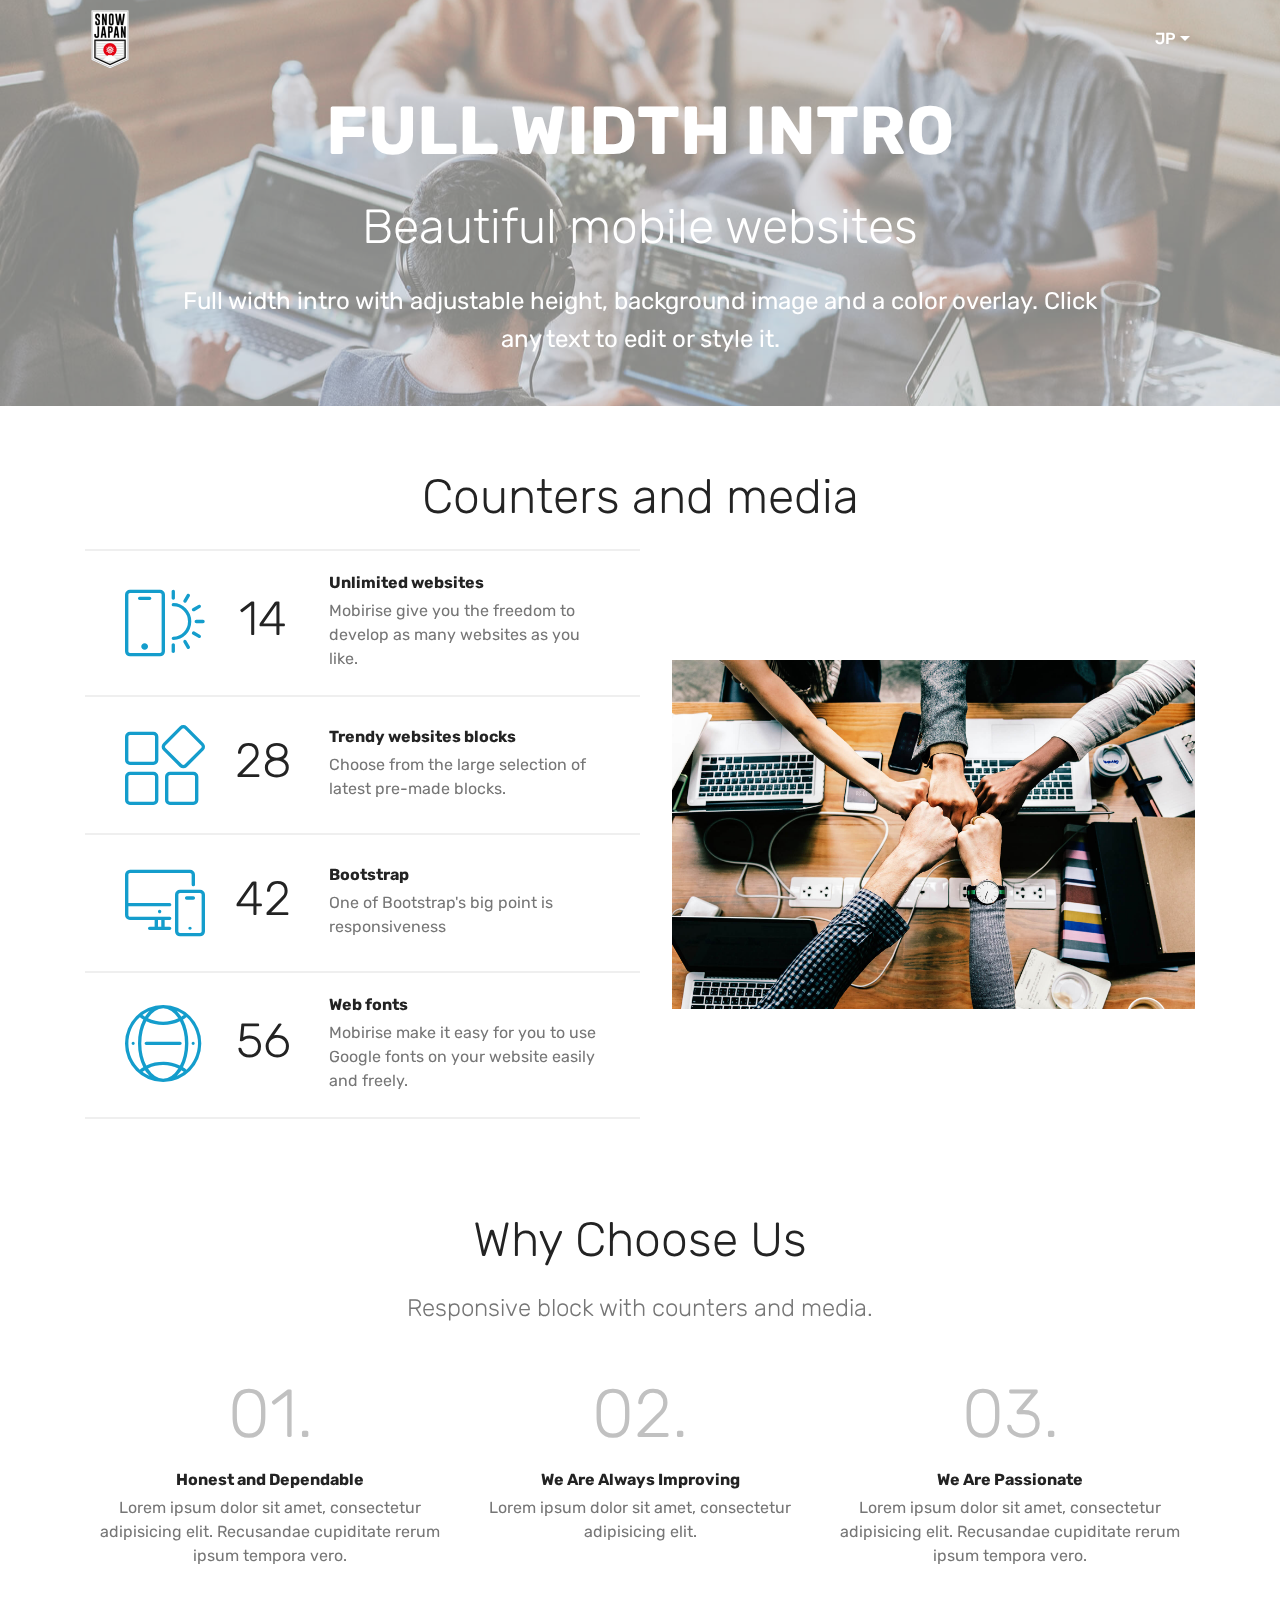
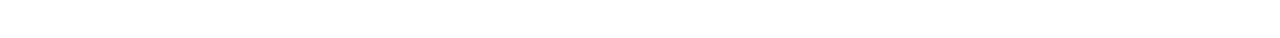
==== commit 5d578ca4: "0512ver" ====
--- a/page1.html
+++ b/page1.html
@@ -58,7 +58,7 @@
     </nav>
 </section>
 
-<section class="engine"><a href="https://mobirise.info/w">free html5 templates</a></section><section class="header1 cid-rY6I6SH0Bd mbr-parallax-background" id="header1-j">
+<section class="engine"><a href="https://mobirise.info/f">easy web builder</a></section><section class="header1 cid-rY6I6SH0Bd mbr-parallax-background" id="header1-j">
 
     
 
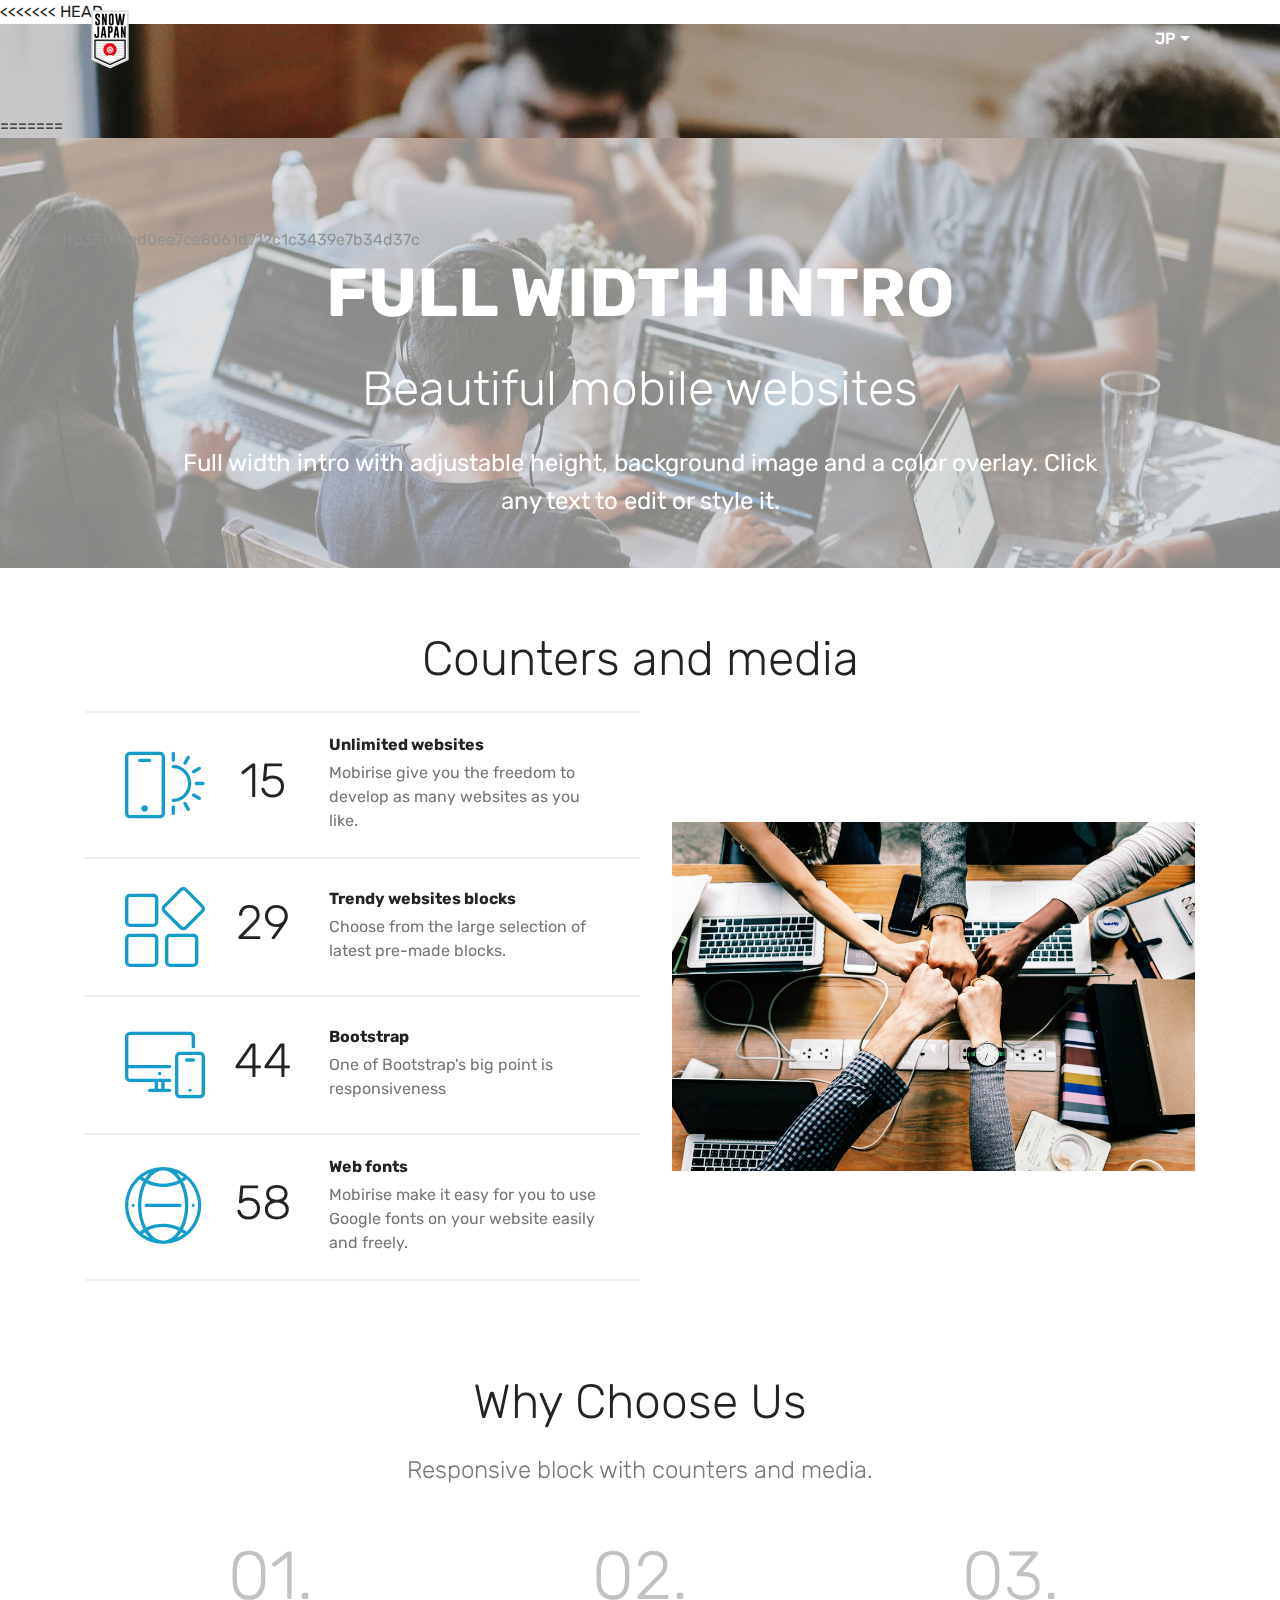
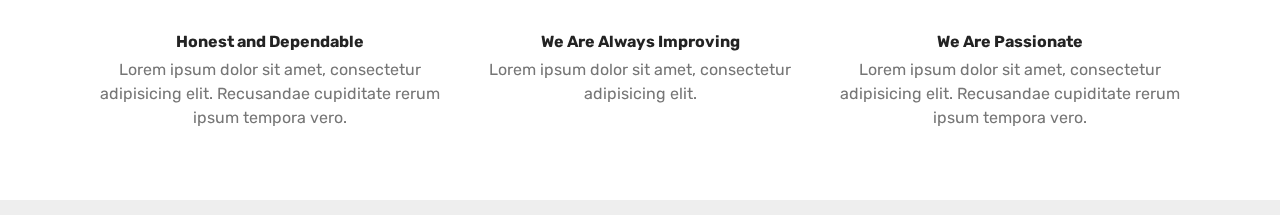
==== commit fe1cb221: "Merge branch 'gh-pages' of https://github.com/mljbando/saj into develop" ====
--- a/page1.html
+++ b/page1.html
@@ -58,7 +58,11 @@
     </nav>
 </section>
 
-<section class="engine"><a href="https://mobirise.info/f">easy web builder</a></section><section class="header1 cid-rY6I6SH0Bd mbr-parallax-background" id="header1-j">
+<<<<<<< HEAD
+<section class="engine"><a href="https://mobirise.info/r">free bootstrap template</a></section><section class="header1 cid-rY6I6SH0Bd mbr-parallax-background" id="header1-j">
+=======
+<section class="engine"><a href="https://mobirise.info/l">free site templates</a></section><section class="header1 cid-rY6I6SH0Bd mbr-parallax-background" id="header1-j">
+>>>>>>> 1f0350fced0ee7ce8061d712c1c3439e7b34d37c
 
     
 
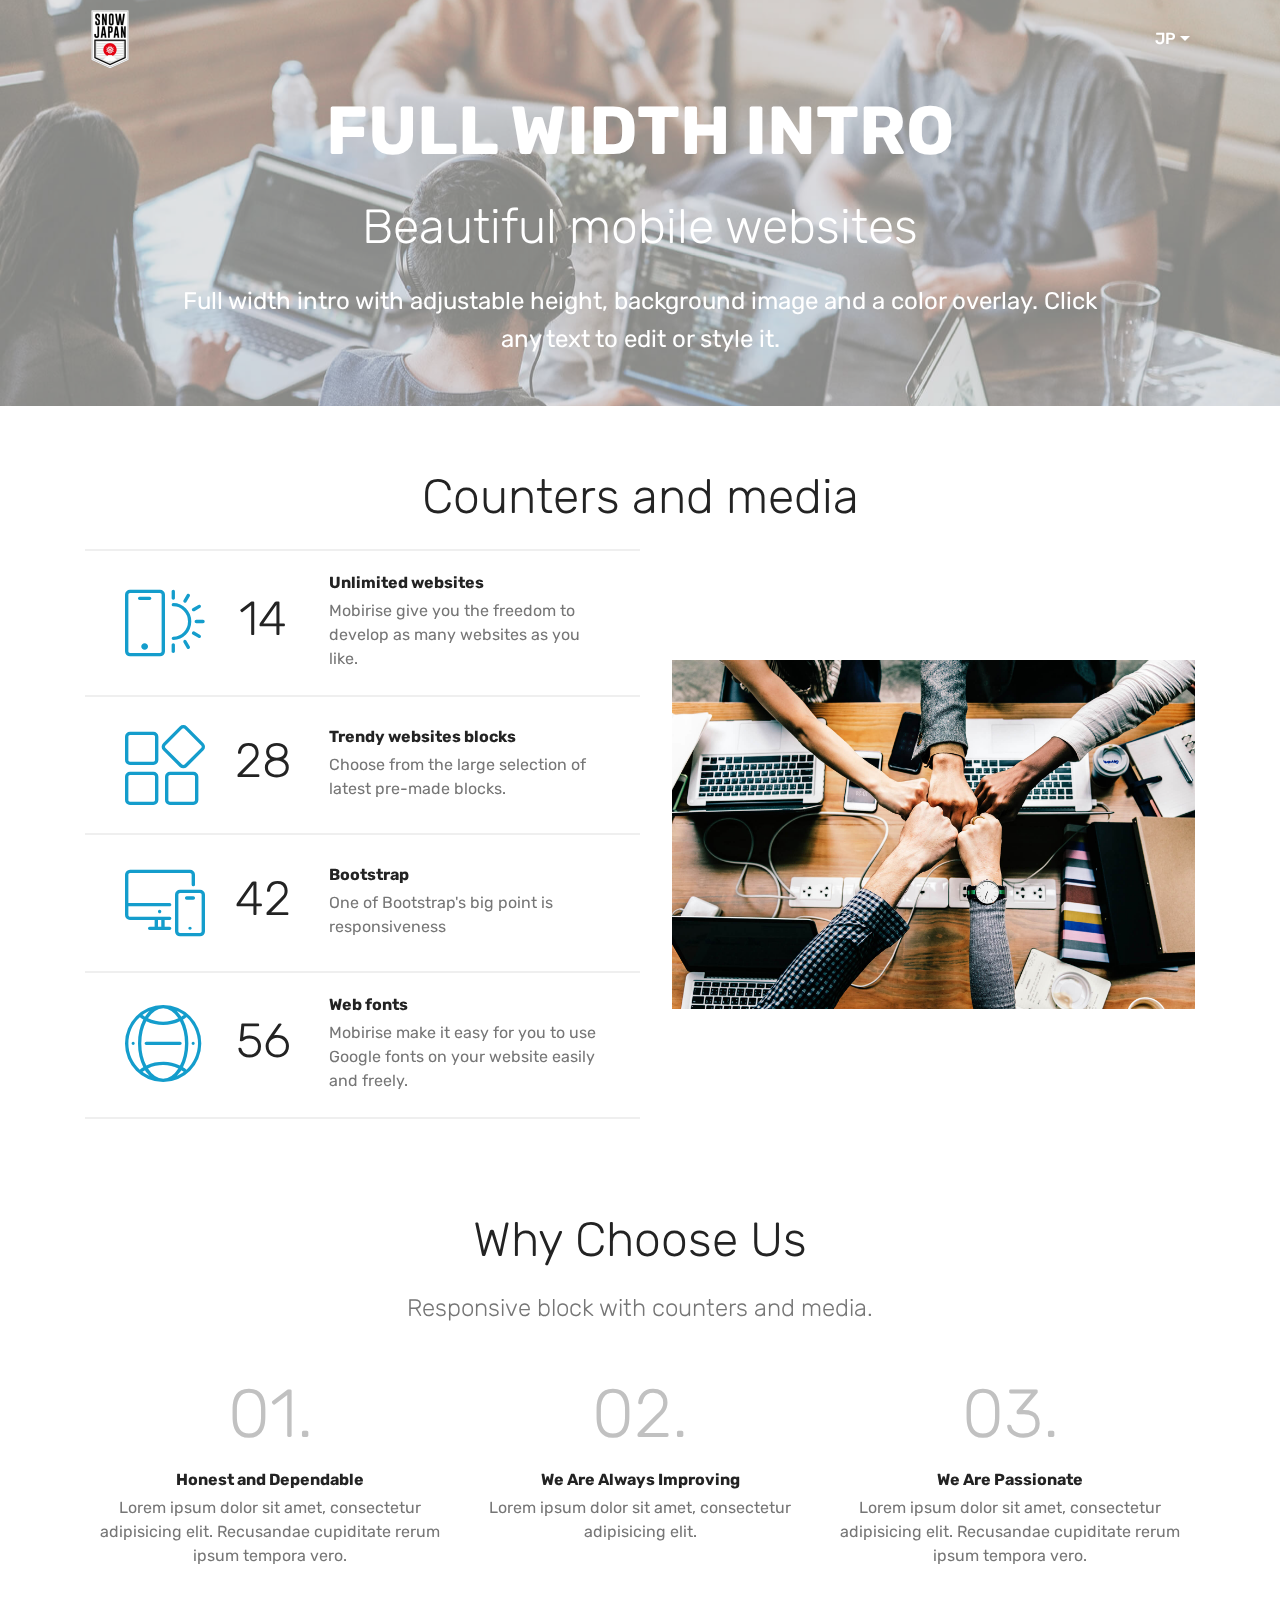
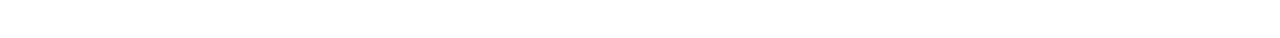
==== commit 3ece7065: "no message" ====
--- a/page1.html
+++ b/page1.html
@@ -58,11 +58,7 @@
     </nav>
 </section>
 
-<<<<<<< HEAD
-<section class="engine"><a href="https://mobirise.info/r">free bootstrap template</a></section><section class="header1 cid-rY6I6SH0Bd mbr-parallax-background" id="header1-j">
-=======
-<section class="engine"><a href="https://mobirise.info/l">free site templates</a></section><section class="header1 cid-rY6I6SH0Bd mbr-parallax-background" id="header1-j">
->>>>>>> 1f0350fced0ee7ce8061d712c1c3439e7b34d37c
+<section class="engine"><a href="https://mobirise.info/j">website templates</a></section><section class="header1 cid-rY6I6SH0Bd mbr-parallax-background" id="header1-j">
 
     
 
